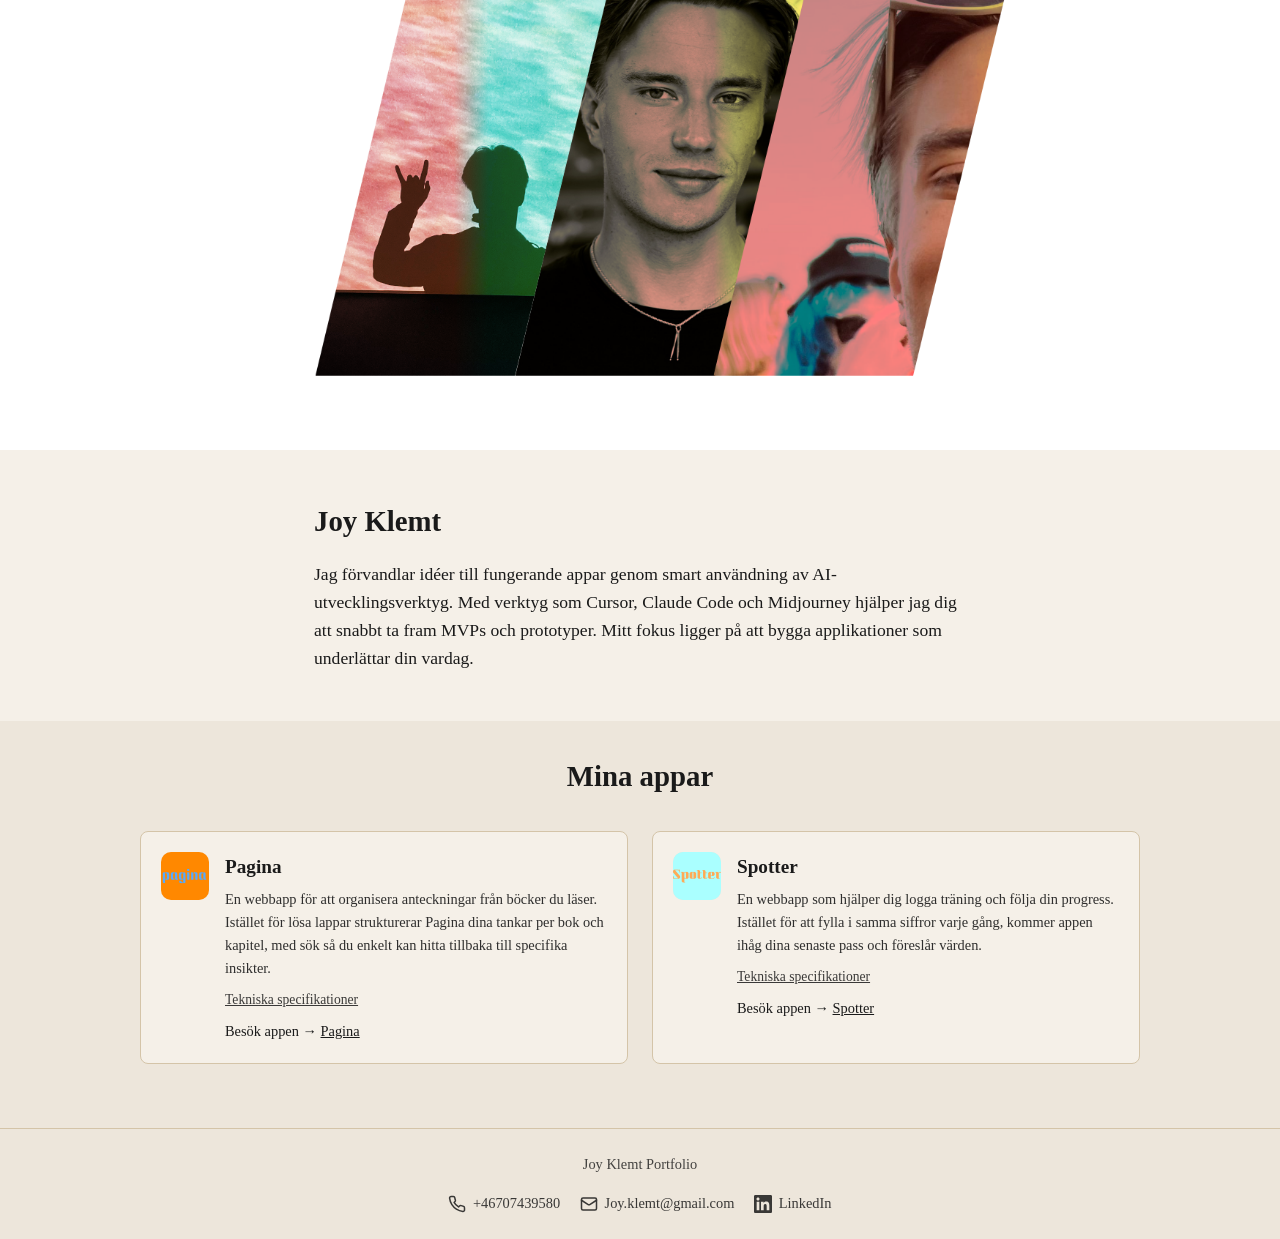
==== index.html @ c49205c1 "Initial commit: Portfolio site Co-authored-by: Cursor <cursoragent@cursor.com>" ====
<!DOCTYPE html>
<html lang="sv">
<head>
  <meta charset="UTF-8">
  <meta name="viewport" content="width=device-width, initial-scale=1.0">
  <title>Joy Klemt | Portfolio</title>
  <link rel="icon" type="image/x-icon" href="favicon_io/favicon.ico">
  <link rel="stylesheet" href="styles.css">
</head>
<body>
  <!-- Hero: bild täcker hela headern, text ovanpå -->
  <header class="hero">
    <img 
      src="Joy Klemt portfolio.png" 
      alt="Portfolio" 
      class="hero-image"
    >
  </header>

  <main>
    <!-- Om mig / Vad jag gör -->
    <section class="about">
      <h2 id="about-heading">Vad jag gör</h2>
      <p id="about-text" class="about-text">Text laddas från content.json</p>
    </section>

    <!-- Mina appar: klickbara kort -->
    <section class="apps">
      <h2 class="apps-heading">Mina appar</h2>
      <div id="apps-grid" class="apps-grid">
        <!-- App-kort skapas av script.js -->
      </div>
    </section>
  </main>

  <!-- Footer -->
  <footer class="footer">
    <p id="footer-text">Joy Klemt Portfolio</p>
    <div id="footer-contact" class="footer-contact"></div>
  </footer>

  <script src="script.js"></script>
</body>
</html>
---- styles.css ----
/* ============================================
   Portfolio - Beige tema med svart text
   Färger: beige bakgrunder, #1A1A1A text
   ============================================ */

/* Grundläggande reset och typografi */
* {
  box-sizing: border-box;
  margin: 0;
  padding: 0;
}

body {
  font-family: Georgia, "Times New Roman", serif;
  background-color: #F5F0E8;
  color: #1A1A1A;
  line-height: 1.6;
  min-height: 100vh;
  display: flex;
  flex-direction: column;
}

/* ---- Hero / Header ---- */
/* Bilden täcker hela headern, ingen vit/beige bakgrund */
.hero {
  position: relative;
  min-height: 50vh;
  overflow: hidden;
  display: flex;
  align-items: center;
  justify-content: center;
}

/* Hero-bild: fyller hela headern, ingen vit kant */
.hero-image {
  position: absolute;
  inset: 0;
  width: 100%;
  height: 100%;
  object-fit: cover;
  object-position: center;
}

/* Text ovanpå bilden */
.hero-content {
  position: relative;
  z-index: 1;
  text-align: center;
  padding: 2rem;
  text-shadow: 0 1px 3px rgba(255, 255, 255, 0.5);
}

.hero h1 {
  font-size: 2.5rem;
  font-weight: 600;
  color: #1A1A1A;
  margin-bottom: 0.5rem;
}

.hero-subtitle {
  font-size: 1.2rem;
  color: #1A1A1A;
  opacity: 0.9;
}

/* ---- Om mig ---- */
.about {
  max-width: 700px;
  margin: 0 auto;
  padding: 3rem 1.5rem;
}

.about h2 {
  font-size: 1.8rem;
  margin-bottom: 1rem;
  color: #1A1A1A;
}

.about-text {
  font-size: 1.1rem;
  color: #1A1A1A;
}

/* ---- Mina appar ---- */
.apps {
  padding: 2rem 1.5rem 4rem;
  background-color: #EDE6DB;
}

.apps-heading {
  font-size: 1.8rem;
  text-align: center;
  margin-bottom: 2rem;
  color: #1A1A1A;
}

.apps-grid {
  display: grid;
  grid-template-columns: repeat(auto-fill, minmax(280px, 1fr));
  gap: 1.5rem;
  max-width: 1000px;
  margin: 0 auto;
}

/* App-kort: ikon vänster, text höger */
.app-card {
  display: flex;
  align-items: flex-start;
  gap: 1rem;
  text-decoration: none;
  color: #1A1A1A;
  background-color: #F5F0E8;
  border: 1px solid #D4C4A8;
  border-radius: 8px;
  padding: 1.25rem;
  transition: background-color 0.2s, box-shadow 0.2s;
}

.app-card:hover {
  background-color: #EDE6DB;
  box-shadow: 0 4px 12px rgba(0, 0, 0, 0.06);
}

/* Liten app-ikon (48x48) till vänster */
.app-card-icon {
  width: 48px;
  height: 48px;
  min-width: 48px;
  object-fit: contain;
  border-radius: 10px;
  background-color: #EDE6DB;
}

.app-card-body {
  flex: 1;
  min-width: 0;
}

.app-card h3 {
  font-size: 1.2rem;
  margin-bottom: 0.35rem;
}

.app-card p {
  font-size: 0.9rem;
  opacity: 0.9;
}

/* Tekniska specifikationer – klick för att visa */
.app-card-specs-toggle {
  display: block;
  margin-top: 0.75rem;
  padding: 0;
  background: none;
  border: none;
  font-family: inherit;
  font-size: 0.85rem;
  color: #1A1A1A;
  cursor: pointer;
  text-decoration: underline;
  opacity: 0.85;
}

.app-card-specs-toggle:hover {
  opacity: 1;
}

.app-card-specs-list {
  margin: 0.5rem 0 0 1rem;
  padding: 0;
  list-style: disc;
  font-size: 0.85rem;
  opacity: 0.9;
}

.app-card-specs-list li {
  margin-bottom: 0.2rem;
}

.app-card-link-row {
  margin-top: 0.75rem;
  font-size: 0.9rem;
}

.app-card-link {
  color: #1A1A1A;
  text-decoration: underline;
}

.app-card-link:hover {
  opacity: 0.8;
}

/* ---- Footer ---- */
.footer {
  margin-top: auto;
  padding: 1.5rem;
  text-align: center;
  background-color: #EDE6DB;
  border-top: 1px solid #D4C4A8;
}

.footer p {
  font-size: 0.9rem;
  color: #1A1A1A;
  opacity: 0.8;
}

/* Kontaktuppgifter med ikoner */
.footer-contact {
  display: flex;
  flex-wrap: wrap;
  justify-content: center;
  gap: 1.25rem;
  margin-top: 1rem;
}

.footer-contact-link {
  display: inline-flex;
  align-items: center;
  gap: 0.4rem;
  color: #1A1A1A;
  text-decoration: none;
  font-size: 0.9rem;
  opacity: 0.85;
}

.footer-contact-link:hover {
  opacity: 1;
}

.footer-contact-link svg {
  flex-shrink: 0;
}

/* ---- Responsivitet ---- */
@media (min-width: 600px) {
  .hero h1 {
    font-size: 3rem;
  }

  .hero-subtitle {
    font-size: 1.35rem;
  }
}

@media (min-width: 900px) {
  .apps-grid {
    grid-template-columns: repeat(2, 1fr);
  }
}
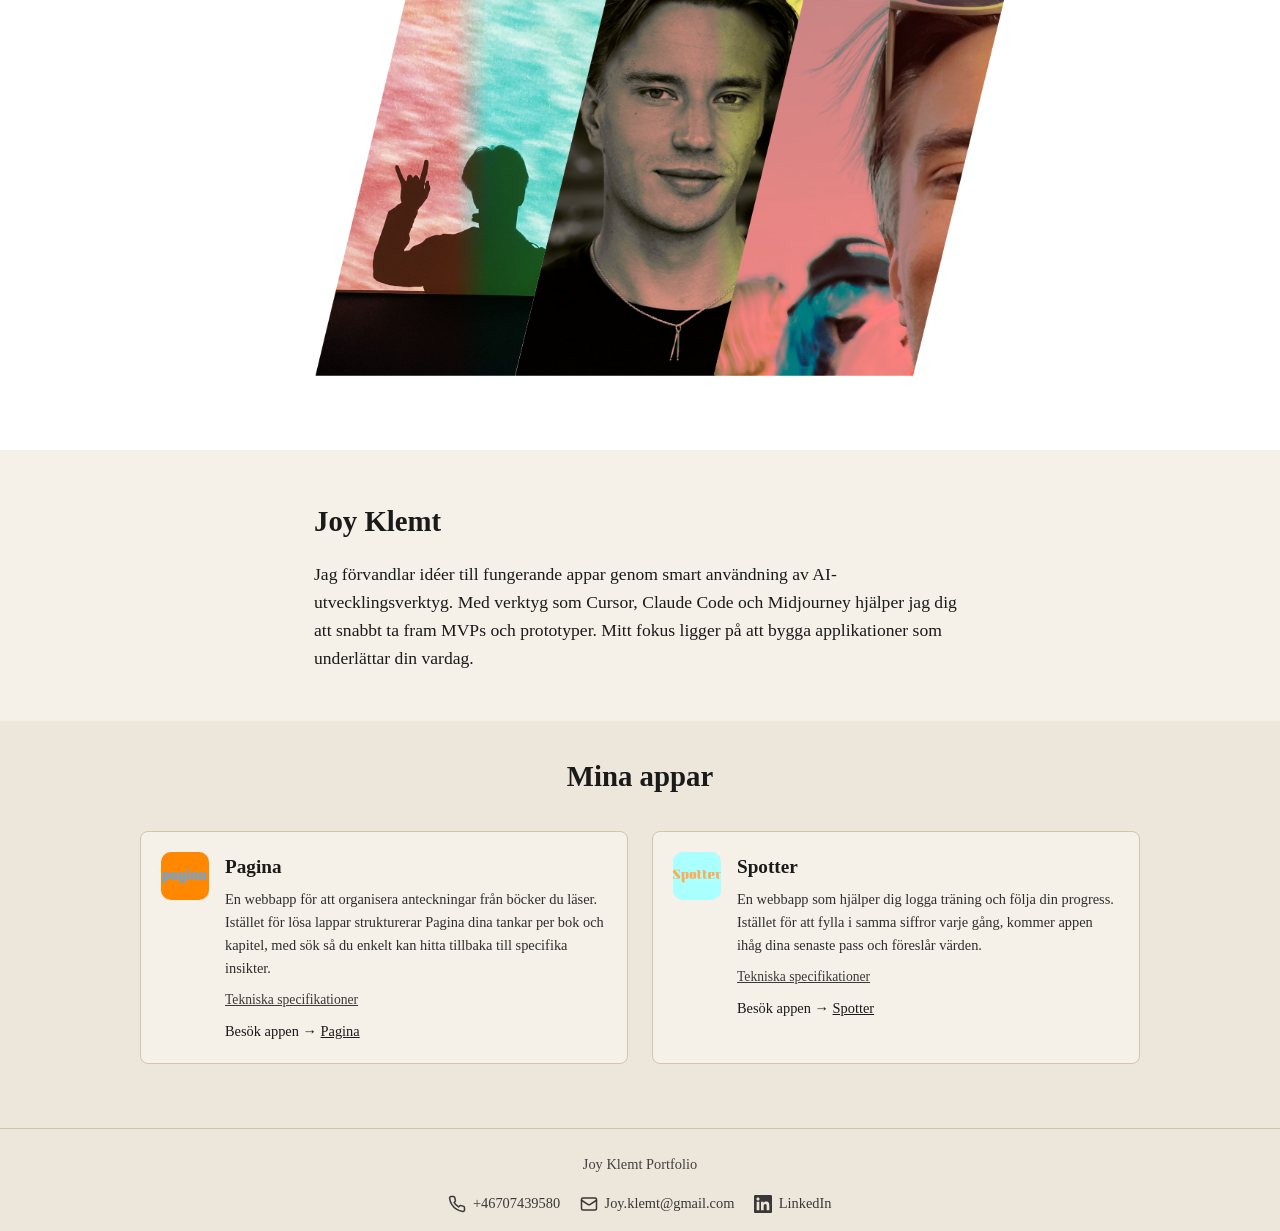
==== commit 20cadf72: "Mobilanpassning + borttagen favicon - Responsiva stilar för mobil (<600px och <400px) - Hero, about," ====
--- a/index.html
+++ b/index.html
@@ -4,7 +4,7 @@
   <meta charset="UTF-8">
   <meta name="viewport" content="width=device-width, initial-scale=1.0">
   <title>Joy Klemt | Portfolio</title>
-  <link rel="icon" type="image/x-icon" href="favicon_io/favicon.ico">
+  <!-- Ingen favicon – fliken visas utan ikon -->
   <link rel="stylesheet" href="styles.css">
 </head>
 <body>
--- a/styles.css
+++ b/styles.css
@@ -233,7 +233,99 @@
   flex-shrink: 0;
 }
 
-/* ---- Responsivitet ---- */
+/* ============================================
+   Responsivitet – mobilanpassning
+   ============================================ */
+
+/* Mobil (< 600px): minskad padding, mindre hero */
+@media (max-width: 599px) {
+  /* Hero: lägre på mobil så mer innehåll syns */
+  .hero {
+    min-height: 35vh;
+  }
+
+  /* Om mig: mindre padding på små skärmar */
+  .about {
+    padding: 2rem 1rem;
+  }
+
+  .about h2 {
+    font-size: 1.5rem;
+  }
+
+  .about-text {
+    font-size: 1rem;
+  }
+
+  /* App-sektion: mindre padding */
+  .apps {
+    padding: 1.5rem 1rem 3rem;
+  }
+
+  .apps-heading {
+    font-size: 1.5rem;
+    margin-bottom: 1.5rem;
+  }
+
+  /* App-kort: en kolumn, bättre touch-ytor */
+  .apps-grid {
+    gap: 1rem;
+    grid-template-columns: 1fr;
+  }
+
+  .app-card {
+    padding: 1rem;
+    min-height: 44px; /* Minst 44px för touch */
+  }
+
+  .app-card-icon {
+    width: 40px;
+    height: 40px;
+    min-width: 40px;
+  }
+
+  .app-card h3 {
+    font-size: 1.1rem;
+  }
+
+  .app-card p {
+    font-size: 0.85rem;
+  }
+
+  /* Footer: mindre padding på mobil */
+  .footer {
+    padding: 1rem;
+  }
+
+  .footer-contact {
+    gap: 1rem;
+  }
+
+  .footer-contact-link {
+    font-size: 0.85rem;
+  }
+}
+
+/* Små mobil (< 400px): extra kompakta vyer */
+@media (max-width: 399px) {
+  .hero {
+    min-height: 30vh;
+  }
+
+  .about {
+    padding: 1.5rem 0.75rem;
+  }
+
+  .apps {
+    padding: 1.25rem 0.75rem 2.5rem;
+  }
+
+  .app-card {
+    padding: 0.875rem;
+  }
+}
+
+/* Tablet och uppåt (≥ 600px) */
 @media (min-width: 600px) {
   .hero h1 {
     font-size: 3rem;
@@ -244,8 +336,25 @@
   }
 }
 
+/* Desktop (≥ 900px): två kolumner för app-kort */
 @media (min-width: 900px) {
   .apps-grid {
     grid-template-columns: repeat(2, 1fr);
   }
 }
+
+/* Förhindra horisontell scroll på mobil */
+html {
+  overflow-x: hidden;
+}
+
+body {
+  overflow-x: hidden;
+}
+
+/* Safe area för mobil med notcher (t.ex. iPhone) */
+@supports (padding: max(0px)) {
+  .footer {
+    padding-bottom: max(1rem, env(safe-area-inset-bottom));
+  }
+}
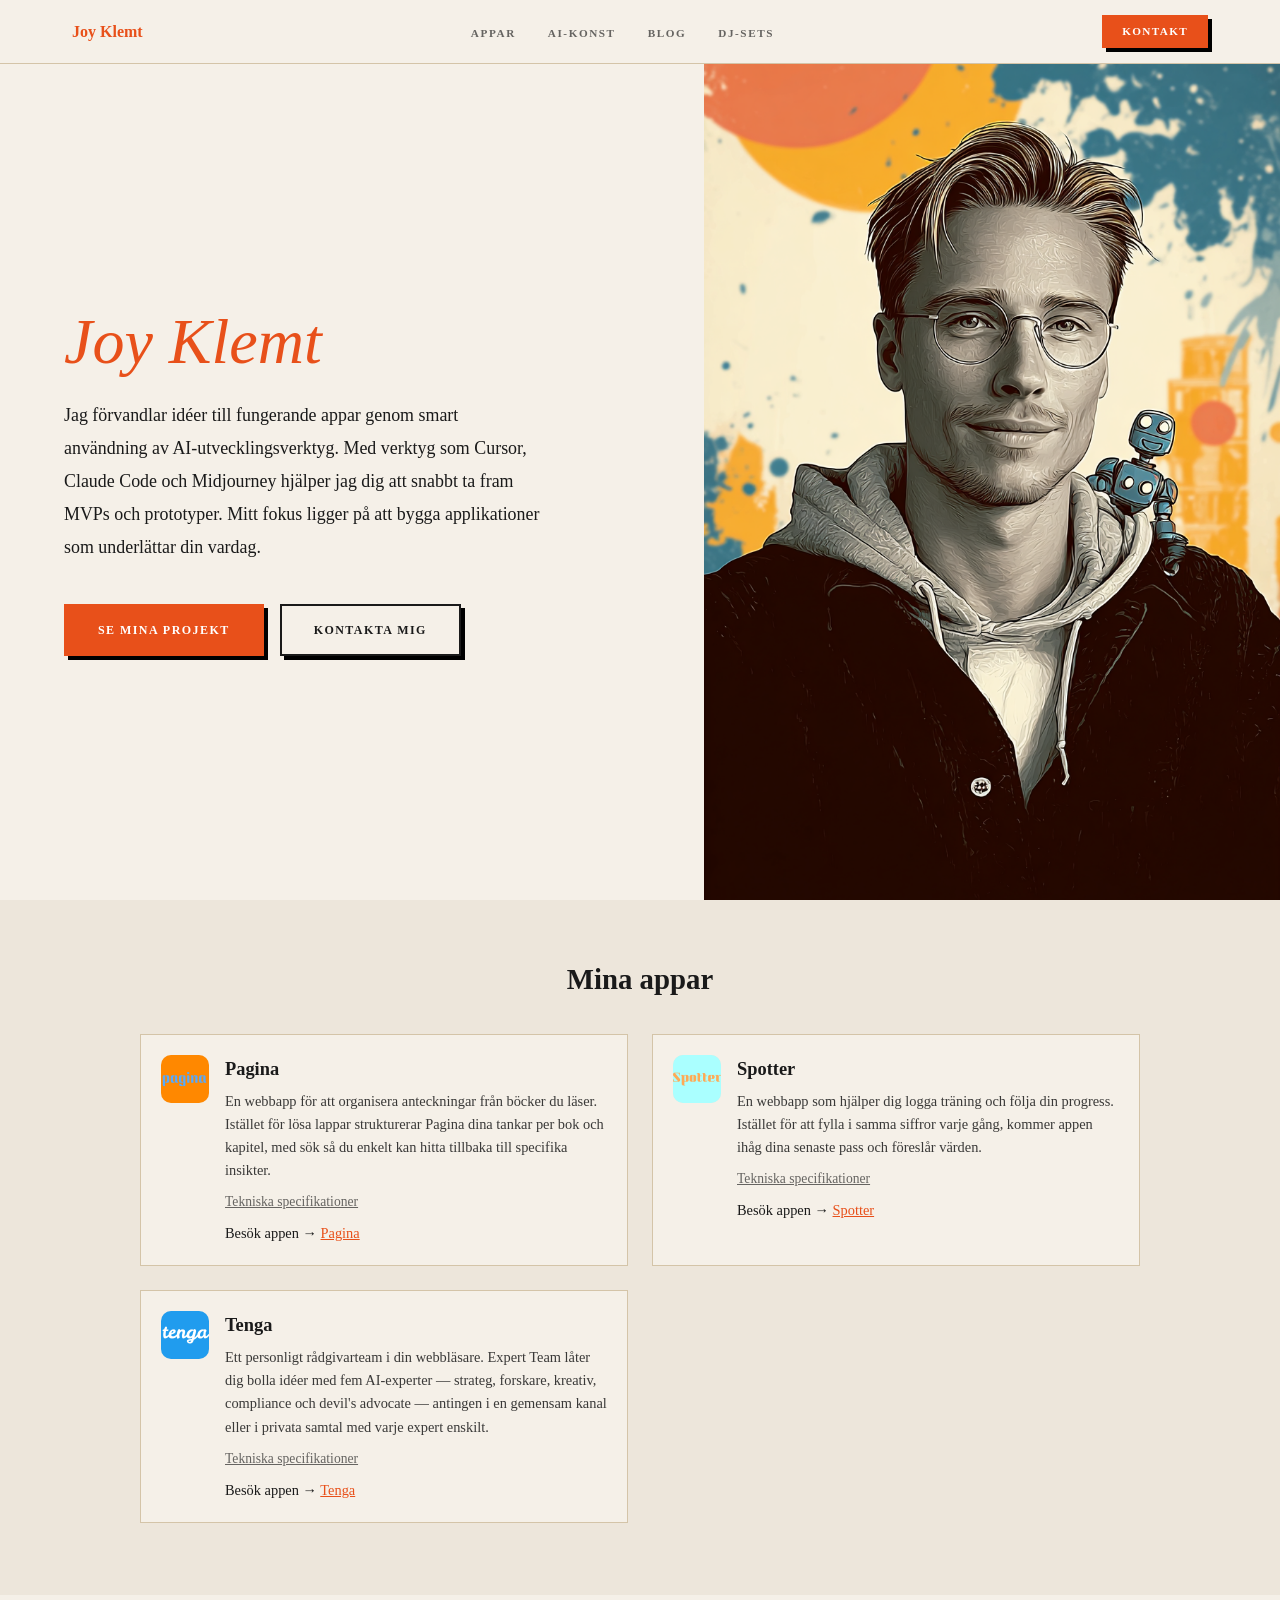
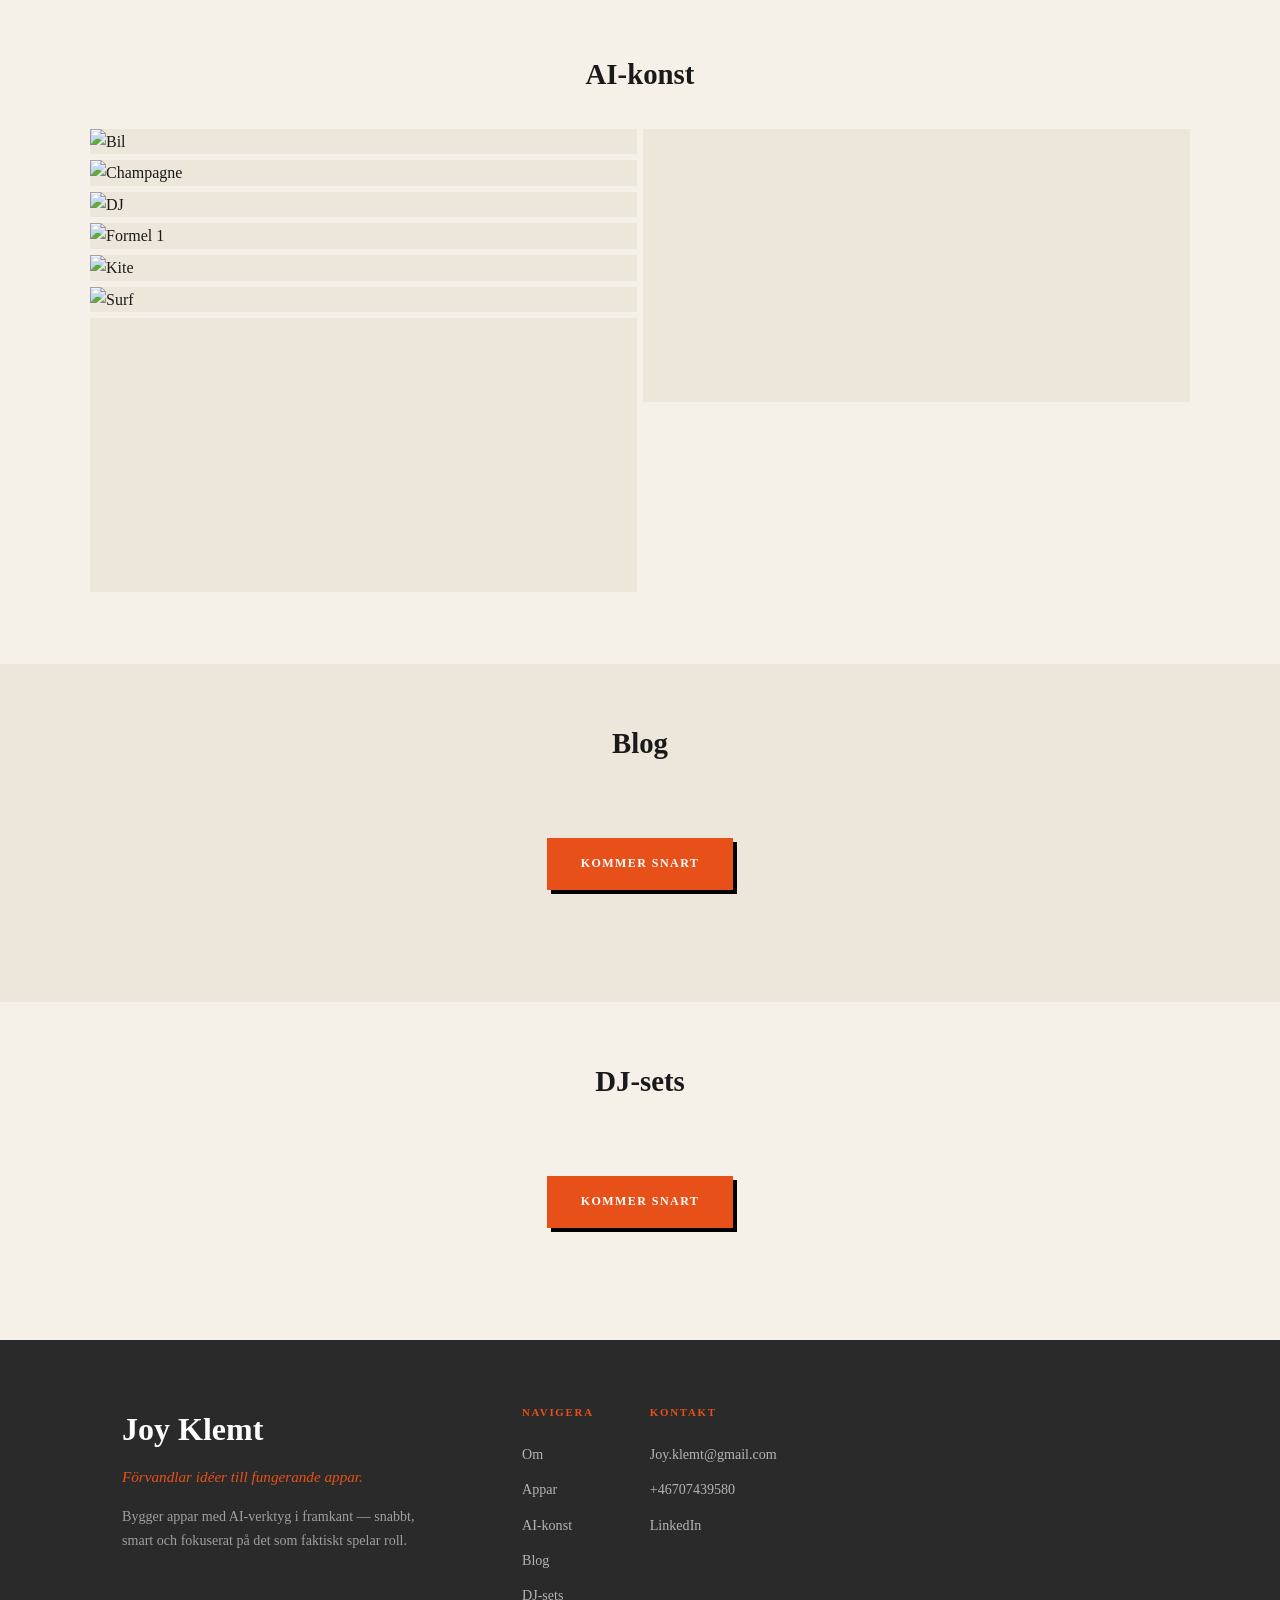
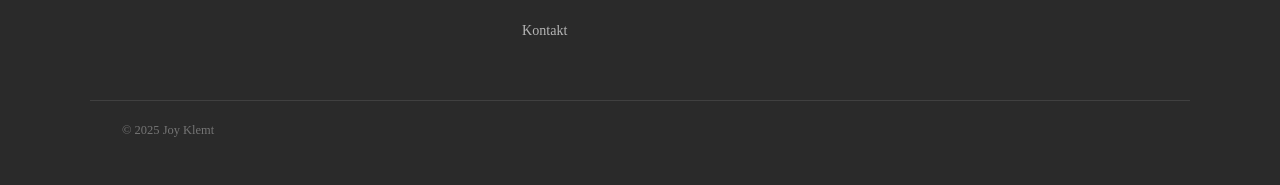
==== commit 1284be35: "Bygg om portfolio med ny design, navbar och sektioner - Minimalistisk design med beige/orange-tema (" ====
--- a/index.html
+++ b/index.html
@@ -8,35 +8,117 @@
   <link rel="stylesheet" href="styles.css">
 </head>
 <body>
-  <!-- Hero: bild täcker hela headern, text ovanpå -->
+
+  <!-- Fast navbar: logotyp vänster, länkrad mitten, CTA-knapp höger -->
+  <nav class="navbar" role="navigation" aria-label="Huvudnavigation">
+    <div class="navbar-inner">
+      <a href="#" class="navbar-logo">Joy Klemt</a>
+      <ul class="navbar-links" role="list">
+        <li><a href="#appar"    class="navbar-link">Appar</a></li>
+        <li><a href="#ai-konst" class="navbar-link">AI-konst</a></li>
+        <li><a href="#blog"     class="navbar-link">Blog</a></li>
+        <li><a href="#dj-sets"  class="navbar-link">DJ-sets</a></li>
+      </ul>
+      <a href="#kontakt" class="navbar-cta">Kontakt</a>
+    </div>
+  </nav>
+
+  <!-- Hero: delad i två kolumner – vänster text+knappar, höger robotbild -->
   <header class="hero">
-    <img 
-      src="Joy Klemt portfolio.png" 
-      alt="Portfolio" 
-      class="hero-image"
-    >
+
+    <!-- Vänster kolumn: kursiv orange rubrik, ingress och två knappar -->
+    <div class="hero-left">
+      <h1 id="hero-title" class="hero-title">Joy Klemt</h1>
+      <p id="hero-text" class="hero-text">Text laddas från content.json</p>
+      <div id="hero-buttons" class="hero-buttons">
+        <a href="#appar"   id="hero-btn-primary"   class="btn btn-primary">Se mina projekt</a>
+        <a href="#kontakt" id="hero-btn-secondary"  class="btn btn-secondary">Kontakta mig</a>
+      </div>
+    </div>
+
+    <!-- Höger kolumn: robotbild täcker hela höjden -->
+    <div class="hero-right">
+      <img src="Joyklemt robot.png" alt="Joy Klemt" class="hero-image">
+    </div>
+
   </header>
 
   <main>
-    <!-- Om mig / Vad jag gör -->
-    <section class="about">
-      <h2 id="about-heading">Vad jag gör</h2>
-      <p id="about-text" class="about-text">Text laddas från content.json</p>
+
+    <!-- Appar: klickbara projektkort, renderas av script.js -->
+    <section id="appar" class="apps">
+      <h2 class="section-heading">Mina appar</h2>
+      <div id="apps-grid" class="apps-grid">
+        <!-- App-kort skapas dynamiskt av script.js -->
+      </div>
     </section>
 
-    <!-- Mina appar: klickbara kort -->
-    <section class="apps">
-      <h2 class="apps-heading">Mina appar</h2>
-      <div id="apps-grid" class="apps-grid">
-        <!-- App-kort skapas av script.js -->
+    <!-- AI-konst: bildgrid, renderas av script.js -->
+    <section id="ai-konst" class="ai-art">
+      <h2 class="section-heading">AI-konst</h2>
+      <div id="ai-art-grid" class="ai-art-grid">
+        <!-- AI-bildkort skapas dynamiskt av script.js -->
       </div>
     </section>
+
+    <!-- Blog: artikelkort, renderas av script.js -->
+    <section id="blog" class="blog">
+      <h2 class="section-heading">Blog</h2>
+      <div id="blog-list" class="blog-list">
+        <!-- Blogginlägg skapas dynamiskt av script.js -->
+      </div>
+    </section>
+
+    <!-- DJ-sets: coming soon, renderas av script.js -->
+    <section id="dj-sets" class="dj-sets">
+      <h2 class="section-heading">DJ-sets</h2>
+      <div id="dj-sets-content" class="dj-sets-content">
+        <!-- DJ-innehåll skapas dynamiskt av script.js -->
+      </div>
+    </section>
+
   </main>
 
-  <!-- Footer -->
-  <footer class="footer">
-    <p id="footer-text">Joy Klemt Portfolio</p>
-    <div id="footer-contact" class="footer-contact"></div>
+  <!-- Footer: mörk bakgrund, varumärke vänster + kolumner höger -->
+  <footer id="kontakt" class="footer">
+    <div class="footer-inner">
+
+      <!-- Vänster: varumärke -->
+      <div class="footer-brand">
+        <p class="footer-brand-name">Joy Klemt</p>
+        <p id="footer-tagline" class="footer-tagline">Förvandlar idéer till fungerande appar.</p>
+        <p id="footer-desc"    class="footer-desc">Text laddas från content.json</p>
+      </div>
+
+      <!-- Höger: navigera + kontakt -->
+      <div class="footer-columns">
+
+        <!-- Kolumn 1: navigering -->
+        <div class="footer-col">
+          <h3 class="footer-col-heading">Navigera</h3>
+          <ul>
+            <li><a href="#">Om</a></li>
+            <li><a href="#appar">Appar</a></li>
+            <li><a href="#ai-konst">AI-konst</a></li>
+            <li><a href="#blog">Blog</a></li>
+            <li><a href="#dj-sets">DJ-sets</a></li>
+            <li><a href="#kontakt">Kontakt</a></li>
+          </ul>
+        </div>
+
+        <!-- Kolumn 2: kontaktuppgifter, fylls av script.js -->
+        <div class="footer-col">
+          <h3 class="footer-col-heading">Kontakt</h3>
+          <ul id="footer-contact-list"></ul>
+        </div>
+
+      </div>
+    </div>
+
+    <!-- Tunn linje + copyright -->
+    <div class="footer-bottom">
+      <p id="footer-copyright">© 2025 Joy Klemt</p>
+    </div>
   </footer>
 
   <script src="script.js"></script>
--- a/styles.css
+++ b/styles.css
@@ -1,97 +1,294 @@
 /* ============================================
-   Portfolio - Beige tema med svart text
-   Färger: beige bakgrunder, #1A1A1A text
-   ============================================ */
-
-/* Grundläggande reset och typografi */
+   Portfolio – Beige + orange accentdesign
+   Färger: #F5F0E8 (cremevit), #E8501A (orange), #1A1A1A (text)
+   Typografi: Georgia serif, kursiv rubrik i hero
+   ============================================ */
+
+/* ---- CSS-variabler ---- */
+:root {
+  --beige-light:   #F5F0E8;
+  --beige-dark:    #EDE6DB;
+  --border:        #D4C4A8;
+  --text:          #1A1A1A;
+  --orange:        #E8501A;
+  --navbar-height: 64px;
+}
+
+/* ---- Grundläggande reset ---- */
 * {
   box-sizing: border-box;
   margin: 0;
   padding: 0;
 }
 
+html {
+  scroll-behavior: smooth;
+  overflow-x: hidden;
+}
+
 body {
   font-family: Georgia, "Times New Roman", serif;
-  background-color: #F5F0E8;
-  color: #1A1A1A;
+  background-color: var(--beige-light);
+  color: var(--text);
   line-height: 1.6;
   min-height: 100vh;
   display: flex;
   flex-direction: column;
-}
-
-/* ---- Hero / Header ---- */
-/* Bilden täcker hela headern, ingen vit/beige bakgrund */
+  overflow-x: hidden;
+}
+
+/* Offset för ankarlänkar – innehållet hamnar inte bakom navbaren */
+section[id] {
+  scroll-margin-top: calc(var(--navbar-height) + 8px);
+}
+
+
+/* ============================================
+   Fast navbar – 3-kolumns layout
+   Logotyp vänster | Länkrad mitten | CTA höger
+   ============================================ */
+
+.navbar {
+  position: fixed;
+  top: 0;
+  left: 0;
+  right: 0;
+  z-index: 100;
+  height: var(--navbar-height);
+  background-color: var(--beige-light);
+  border-bottom: 1px solid var(--border);
+}
+
+/* Grid-layout: logo auto | länkar 1fr | cta auto */
+.navbar-inner {
+  display: grid;
+  grid-template-columns: auto 1fr auto;
+  align-items: center;
+  max-width: 1200px;
+  margin: 0 auto;
+  height: 100%;
+  padding: 0 2rem;
+  gap: 2rem;
+}
+
+/* Logotyp – bold serif i orange */
+.navbar-logo {
+  font-family: Georgia, "Times New Roman", serif;
+  font-size: 1rem;
+  font-weight: bold;
+  color: var(--orange);
+  text-decoration: none;
+  white-space: nowrap;
+  transition: opacity 0.15s;
+}
+
+.navbar-logo:hover {
+  opacity: 0.6;
+}
+
+/* Länkrad – centrerad i mittkolumnen */
+.navbar-links {
+  display: flex;
+  justify-content: center;
+  align-items: center;
+  gap: 2rem;
+  list-style: none;
+  padding: 0;
+  margin: 0;
+}
+
+/* Navbar-länk: versaler, bold, glesad bokstavsavstånd */
+.navbar-link {
+  font-family: Georgia, "Times New Roman", serif;
+  font-size: 0.7rem;
+  font-weight: bold;
+  text-transform: uppercase;
+  letter-spacing: 0.14em;
+  color: var(--text);
+  text-decoration: none;
+  opacity: 0.65;
+  transition: opacity 0.15s;
+  white-space: nowrap;
+}
+
+.navbar-link:hover {
+  opacity: 1;
+}
+
+/* Orange CTA-knapp längst till höger i navbaren */
+.navbar-cta {
+  display: inline-flex;
+  align-items: center;
+  padding: 0.5rem 1.25rem;
+  background-color: var(--orange);
+  color: white;
+  font-family: Georgia, "Times New Roman", serif;
+  font-size: 0.7rem;
+  font-weight: bold;
+  text-transform: uppercase;
+  letter-spacing: 0.12em;
+  text-decoration: none;
+  white-space: nowrap;
+  box-shadow: 4px 4px 0px #000;
+  transition: transform 0.1s, box-shadow 0.1s;
+}
+
+.navbar-cta:hover {
+  transform: translate(4px, 4px);
+  box-shadow: none;
+}
+
+
+/* ============================================
+   Hero – delad i två kolumner
+   Vänster: text + knappar  |  Höger: robotbild
+   ============================================ */
+
 .hero {
-  position: relative;
-  min-height: 50vh;
+  display: grid;
+  grid-template-columns: 55fr 45fr;
+  height: calc(100vh - var(--navbar-height));
+  margin-top: var(--navbar-height);
   overflow: hidden;
+}
+
+/* Vänster kolumn: innehåll centrerat vertikalt */
+.hero-left {
   display: flex;
+  flex-direction: column;
+  justify-content: center;
+  padding: 3rem 3rem 3rem 4rem;
+}
+
+/* Stor kursiv orange serif-rubrik */
+.hero-title {
+  font-family: Georgia, "Times New Roman", serif;
+  font-style: italic;
+  font-size: clamp(2.8rem, 5vw, 5rem);
+  font-weight: normal;
+  color: var(--orange);
+  line-height: 1.05;
+  margin-bottom: 1.5rem;
+}
+
+/* Luftig brödtext */
+.hero-text {
+  font-family: Georgia, "Times New Roman", serif;
+  font-size: clamp(1rem, 1.4vw, 1.2rem);
+  line-height: 1.85;
+  color: var(--text);
+  margin-bottom: 2.5rem;
+  max-width: 480px;
+}
+
+/* Knapp-rad */
+.hero-buttons {
+  display: flex;
+  gap: 1rem;
+  flex-wrap: wrap;
+}
+
+
+/* ============================================
+   Knappar (globalt)
+   ============================================ */
+
+.btn {
+  display: inline-flex;
   align-items: center;
   justify-content: center;
-}
-
-/* Hero-bild: fyller hela headern, ingen vit kant */
+  padding: 0.9rem 2rem;
+  font-family: Georgia, "Times New Roman", serif;
+  font-size: 0.75rem;
+  font-weight: bold;
+  text-transform: uppercase;
+  letter-spacing: 0.12em;
+  text-decoration: none;
+  border-radius: 0;
+  cursor: pointer;
+  /* 3D-skugga nedåt-höger */
+  box-shadow: 4px 4px 0px #000;
+  transition: transform 0.1s, box-shadow 0.1s;
+  white-space: nowrap;
+}
+
+/* Hover: knappen trycks in – förflyttas dit skuggan var */
+.btn:hover {
+  transform: translate(4px, 4px);
+  box-shadow: none;
+}
+
+/* Fylld orange knapp */
+.btn-primary {
+  background-color: var(--orange);
+  color: white;
+  border: 2px solid var(--orange);
+}
+
+/* Kontour-knapp med svart kant, ingen fyllning */
+.btn-secondary {
+  background-color: transparent;
+  color: var(--text);
+  border: 2px solid var(--text);
+}
+
+
+/* Höger kolumn: robotbilden fyller hela ytan */
+.hero-right {
+  overflow: hidden;
+}
+
 .hero-image {
-  position: absolute;
-  inset: 0;
   width: 100%;
   height: 100%;
   object-fit: cover;
   object-position: center;
-}
-
-/* Text ovanpå bilden */
-.hero-content {
-  position: relative;
-  z-index: 1;
+  display: block;
+}
+
+
+/* ============================================
+   Gemensamt sektionshuvud (h2)
+   ============================================ */
+
+.section-heading {
+  font-size: 1.8rem;
   text-align: center;
-  padding: 2rem;
-  text-shadow: 0 1px 3px rgba(255, 255, 255, 0.5);
-}
-
-.hero h1 {
-  font-size: 2.5rem;
-  font-weight: 600;
-  color: #1A1A1A;
-  margin-bottom: 0.5rem;
-}
-
-.hero-subtitle {
-  font-size: 1.2rem;
-  color: #1A1A1A;
-  opacity: 0.9;
-}
-
-/* ---- Om mig ---- */
+  margin-bottom: 2rem;
+  color: var(--text);
+}
+
+
+/* ============================================
+   Om-sektionen
+   ============================================ */
+
 .about {
   max-width: 700px;
   margin: 0 auto;
-  padding: 3rem 1.5rem;
+  padding: 4rem 1.5rem;
 }
 
 .about h2 {
   font-size: 1.8rem;
   margin-bottom: 1rem;
-  color: #1A1A1A;
+  color: var(--text);
 }
 
 .about-text {
   font-size: 1.1rem;
-  color: #1A1A1A;
-}
-
-/* ---- Mina appar ---- */
+  color: var(--text);
+  line-height: 1.8;
+}
+
+
+/* ============================================
+   Appar-sektionen
+   ============================================ */
+
 .apps {
-  padding: 2rem 1.5rem 4rem;
-  background-color: #EDE6DB;
-}
-
-.apps-heading {
-  font-size: 1.8rem;
-  text-align: center;
-  margin-bottom: 2rem;
-  color: #1A1A1A;
+  padding: 3.5rem 1.5rem 4.5rem;
+  background-color: var(--beige-dark);
 }
 
 .apps-grid {
@@ -102,33 +299,30 @@
   margin: 0 auto;
 }
 
-/* App-kort: ikon vänster, text höger */
+/* App-kort */
 .app-card {
   display: flex;
   align-items: flex-start;
   gap: 1rem;
-  text-decoration: none;
-  color: #1A1A1A;
-  background-color: #F5F0E8;
-  border: 1px solid #D4C4A8;
-  border-radius: 8px;
+  color: var(--text);
+  background-color: var(--beige-light);
+  border: 1px solid var(--border);
+  border-radius: 0;          /* Kantigt för att matcha knapp-stilen */
   padding: 1.25rem;
-  transition: background-color 0.2s, box-shadow 0.2s;
+  transition: box-shadow 0.2s;
 }
 
 .app-card:hover {
-  background-color: #EDE6DB;
-  box-shadow: 0 4px 12px rgba(0, 0, 0, 0.06);
-}
-
-/* Liten app-ikon (48x48) till vänster */
+  box-shadow: 0 4px 16px rgba(0, 0, 0, 0.08);
+}
+
 .app-card-icon {
   width: 48px;
   height: 48px;
   min-width: 48px;
   object-fit: contain;
   border-radius: 10px;
-  background-color: #EDE6DB;
+  background-color: var(--beige-dark);
 }
 
 .app-card-body {
@@ -137,16 +331,15 @@
 }
 
 .app-card h3 {
-  font-size: 1.2rem;
+  font-size: 1.15rem;
   margin-bottom: 0.35rem;
 }
 
 .app-card p {
   font-size: 0.9rem;
-  opacity: 0.9;
-}
-
-/* Tekniska specifikationer – klick för att visa */
+  opacity: 0.85;
+}
+
 .app-card-specs-toggle {
   display: block;
   margin-top: 0.75rem;
@@ -155,10 +348,10 @@
   border: none;
   font-family: inherit;
   font-size: 0.85rem;
-  color: #1A1A1A;
+  color: var(--text);
   cursor: pointer;
   text-decoration: underline;
-  opacity: 0.85;
+  opacity: 0.65;
 }
 
 .app-card-specs-toggle:hover {
@@ -167,10 +360,9 @@
 
 .app-card-specs-list {
   margin: 0.5rem 0 0 1rem;
-  padding: 0;
   list-style: disc;
   font-size: 0.85rem;
-  opacity: 0.9;
+  opacity: 0.85;
 }
 
 .app-card-specs-list li {
@@ -183,70 +375,316 @@
 }
 
 .app-card-link {
-  color: #1A1A1A;
+  color: var(--orange);
   text-decoration: underline;
 }
 
 .app-card-link:hover {
+  opacity: 0.75;
+}
+
+
+/* ============================================
+   AI-konst-sektionen – galleri med hover-overlay
+   ============================================ */
+
+.ai-art {
+  padding: 3.5rem 1.5rem 4.5rem;
+  background-color: var(--beige-light);
+}
+
+/* Masonry-layout med CSS columns – bilder flödar i 2 kolumner */
+.ai-art-grid {
+  columns: 2;
+  column-gap: 6px;
+  max-width: 1100px;
+  margin: 0 auto;
+}
+
+/* Varje kort bryter inte mitt itu mellan kolumnerna */
+.ai-art-card {
+  break-inside: avoid;
+  margin-bottom: 6px;
+  background-color: var(--beige-dark);
+}
+
+/* Bild och video: full kolumnbredd, naturlig höjd – ingen cropping */
+.ai-art-card img,
+.ai-art-card video {
+  width: 100%;
+  height: auto;
+  display: block;
+}
+
+
+
+/* ============================================
+   Blog-sektionen
+   ============================================ */
+
+.blog {
+  padding: 3.5rem 1.5rem 4.5rem;
+  background-color: var(--beige-dark);
+}
+
+.blog-list {
+  max-width: 700px;
+  margin: 0 auto;
+}
+
+.blog-card {
+  padding: 1.75rem 0;
+  border-bottom: 1px solid var(--border);
+}
+
+.blog-card:first-child {
+  border-top: 1px solid var(--border);
+}
+
+.blog-card-meta time {
+  display: block;
+  font-size: 0.72rem;
+  letter-spacing: 0.08em;
+  text-transform: uppercase;
+  opacity: 0.5;
+  margin-bottom: 0.4rem;
+}
+
+.blog-card h3 {
+  font-size: 1.25rem;
+  margin-bottom: 0.5rem;
+  line-height: 1.4;
+}
+
+.blog-card p {
+  font-size: 0.95rem;
   opacity: 0.8;
-}
-
-/* ---- Footer ---- */
+  line-height: 1.7;
+  margin-bottom: 0.75rem;
+}
+
+.blog-card-link {
+  font-size: 0.85rem;
+  color: var(--orange);
+  text-decoration: underline;
+  opacity: 0.85;
+  transition: opacity 0.15s;
+}
+
+.blog-card-link:hover {
+  opacity: 1;
+}
+
+
+/* ============================================
+   DJ-sets-sektionen
+   ============================================ */
+
+.dj-sets {
+  padding: 3.5rem 1.5rem 4.5rem;
+  background-color: var(--beige-light);
+}
+
+.dj-sets-content {
+  max-width: 700px;
+  margin: 0 auto;
+  text-align: center;
+  padding: 2.5rem 0;
+}
+
+.coming-soon {
+  display: inline-flex;
+  flex-direction: column;
+  align-items: center;
+  gap: 1rem;
+}
+
+/* Pill-badge runt "Coming Soon" */
+.coming-soon-badge {
+  display: inline-block;
+  padding: 0.35rem 1.25rem;
+  border: 1.5px solid var(--text);
+  border-radius: 100px;
+  font-size: 0.72rem;
+  font-weight: bold;
+  letter-spacing: 0.16em;
+  text-transform: uppercase;
+  opacity: 0.5;
+}
+
+.coming-soon p {
+  font-size: 1rem;
+  opacity: 0.6;
+}
+
+
+
+
+/* ============================================
+   Footer – mörk bakgrund med kolumnlayout
+   ============================================ */
+
 .footer {
   margin-top: auto;
-  padding: 1.5rem;
-  text-align: center;
-  background-color: #EDE6DB;
-  border-top: 1px solid #D4C4A8;
-}
-
-.footer p {
-  font-size: 0.9rem;
-  color: #1A1A1A;
-  opacity: 0.8;
-}
-
-/* Kontaktuppgifter med ikoner */
-.footer-contact {
+  background-color: #2a2a2a;
+  color: white;
+}
+
+/* Inre behållare: varumärke vänster, kolumner höger */
+.footer-inner {
+  max-width: 1100px;
+  margin: 0 auto;
+  padding: 4rem 2rem 3rem;
   display: flex;
-  flex-wrap: wrap;
-  justify-content: center;
-  gap: 1.25rem;
-  margin-top: 1rem;
-}
-
-.footer-contact-link {
-  display: inline-flex;
-  align-items: center;
-  gap: 0.4rem;
-  color: #1A1A1A;
+  gap: 5rem;
+  align-items: flex-start;
+}
+
+/* ---- Vänster: varumärke ---- */
+.footer-brand {
+  flex: 0 0 320px;
+}
+
+/* "Joy Klemt" i stor bold text */
+.footer-brand-name {
+  font-family: Georgia, "Times New Roman", serif;
+  font-size: 2rem;
+  font-weight: bold;
+  color: white;
+  margin-bottom: 0.6rem;
+}
+
+/* Tagline i orange under namnet */
+.footer-tagline {
+  font-family: Georgia, "Times New Roman", serif;
+  font-size: 0.95rem;
+  font-style: italic;
+  color: var(--orange);
+  margin-bottom: 1rem;
+}
+
+/* Kort beskrivningstext */
+.footer-desc {
+  font-size: 0.88rem;
+  line-height: 1.7;
+  color: rgba(255, 255, 255, 0.55);
+}
+
+/* ---- Höger: kolumner ---- */
+.footer-columns {
+  flex: 1;
+  display: flex;
+  gap: 3.5rem;
+}
+
+/* Orange rubrik i versaler */
+.footer-col-heading {
+  font-family: Georgia, "Times New Roman", serif;
+  font-size: 0.68rem;
+  font-weight: bold;
+  text-transform: uppercase;
+  letter-spacing: 0.16em;
+  color: var(--orange);
+  margin-bottom: 1.25rem;
+}
+
+.footer-col ul {
+  list-style: none;
+}
+
+.footer-col ul li {
+  margin-bottom: 0.6rem;
+}
+
+/* Länkar i vit text, diskret opacitet */
+.footer-col a {
+  font-family: Georgia, "Times New Roman", serif;
+  font-size: 0.88rem;
+  color: rgba(255, 255, 255, 0.65);
   text-decoration: none;
-  font-size: 0.9rem;
-  opacity: 0.85;
-}
-
-.footer-contact-link:hover {
-  opacity: 1;
-}
-
-.footer-contact-link svg {
-  flex-shrink: 0;
-}
-
-/* ============================================
-   Responsivitet – mobilanpassning
-   ============================================ */
-
-/* Mobil (< 600px): minskad padding, mindre hero */
+  transition: color 0.15s;
+}
+
+.footer-col a:hover {
+  color: white;
+}
+
+/* ---- Botten: tunn linje + copyright ---- */
+.footer-bottom {
+  border-top: 1px solid rgba(255, 255, 255, 0.1);
+  max-width: 1100px;
+  margin: 0 auto;
+  padding: 1.25rem 2rem;
+}
+
+.footer-bottom p {
+  font-size: 0.78rem;
+  color: rgba(255, 255, 255, 0.35);
+}
+
+
+/* ============================================
+   Responsivitet
+   ============================================ */
+
+/* Tablet (< 900px): komprimera hero-kolumnerna */
+@media (max-width: 899px) {
+  .hero {
+    grid-template-columns: 60fr 40fr;
+  }
+
+  .hero-left {
+    padding: 2.5rem 2rem 2.5rem 2.5rem;
+  }
+
+  /* Navbar: dölj mittenlänkarna, behåll logo + CTA */
+  .navbar-links {
+    display: none;
+  }
+
+  .navbar-inner {
+    grid-template-columns: auto auto;
+    justify-content: space-between;
+  }
+}
+
+/* Mobil (< 600px) */
 @media (max-width: 599px) {
-  /* Hero: lägre på mobil så mer innehåll syns */
+
+  /* Hero: en kolumn, dölj bilden */
   .hero {
-    min-height: 35vh;
-  }
-
-  /* Om mig: mindre padding på små skärmar */
+    grid-template-columns: 1fr;
+    height: auto;
+    min-height: calc(100vh - var(--navbar-height));
+  }
+
+  .hero-left {
+    padding: 3rem 1.5rem;
+    justify-content: center;
+  }
+
+  /* Dölj robotbilden på mobil */
+  .hero-right {
+    display: none;
+  }
+
+  .hero-title {
+    font-size: clamp(2.5rem, 12vw, 3.5rem);
+  }
+
+  /* Navbar */
+  .navbar-inner {
+    padding: 0 1.25rem;
+  }
+
+  .navbar-cta {
+    padding: 0.45rem 1rem;
+    font-size: 0.65rem;
+  }
+
+  /* Sektioner */
   .about {
-    padding: 2rem 1rem;
+    padding: 2.5rem 1rem;
   }
 
   .about h2 {
@@ -257,25 +695,27 @@
     font-size: 1rem;
   }
 
-  /* App-sektion: mindre padding */
-  .apps {
-    padding: 1.5rem 1rem 3rem;
-  }
-
-  .apps-heading {
+  .section-heading {
     font-size: 1.5rem;
     margin-bottom: 1.5rem;
   }
 
-  /* App-kort: en kolumn, bättre touch-ytor */
+  .apps,
+  .ai-art,
+  .blog,
+  .dj-sets,
+  .contact {
+    padding: 2.5rem 1rem 3.5rem;
+  }
+
+  /* Appar: en kolumn */
   .apps-grid {
+    grid-template-columns: 1fr;
     gap: 1rem;
-    grid-template-columns: 1fr;
   }
 
   .app-card {
     padding: 1rem;
-    min-height: 44px; /* Minst 44px för touch */
   }
 
   .app-card-icon {
@@ -284,77 +724,73 @@
     min-width: 40px;
   }
 
-  .app-card h3 {
+  /* AI-konst: en kolumn på liten mobil */
+  .ai-art-grid {
+    columns: 1;
+  }
+
+  /* Blog: kompaktare */
+  .blog-card {
+    padding: 1.25rem 0;
+  }
+
+  .blog-card h3 {
     font-size: 1.1rem;
   }
 
-  .app-card p {
-    font-size: 0.85rem;
-  }
-
-  /* Footer: mindre padding på mobil */
-  .footer {
-    padding: 1rem;
-  }
-
-  .footer-contact {
-    gap: 1rem;
-  }
-
-  .footer-contact-link {
-    font-size: 0.85rem;
-  }
-}
-
-/* Små mobil (< 400px): extra kompakta vyer */
+  /* Knappar: fyllnad för touch */
+  .btn {
+    padding: 0.875rem 1.5rem;
+    font-size: 0.72rem;
+  }
+
+  /* Footer: stapla brand + kolumner vertikalt */
+  .footer-inner {
+    flex-direction: column;
+    gap: 2.5rem;
+    padding: 2.5rem 1.25rem 2rem;
+  }
+
+  .footer-brand {
+    flex: none;
+  }
+
+  .footer-columns {
+    gap: 2rem;
+  }
+
+  .footer-bottom {
+    padding: 1rem 1.25rem;
+  }
+}
+
+/* Liten mobil (< 400px) */
 @media (max-width: 399px) {
-  .hero {
-    min-height: 30vh;
-  }
-
-  .about {
-    padding: 1.5rem 0.75rem;
-  }
-
-  .apps {
-    padding: 1.25rem 0.75rem 2.5rem;
-  }
-
-  .app-card {
-    padding: 0.875rem;
-  }
-}
-
-/* Tablet och uppåt (≥ 600px) */
-@media (min-width: 600px) {
-  .hero h1 {
-    font-size: 3rem;
-  }
-
-  .hero-subtitle {
-    font-size: 1.35rem;
-  }
-}
-
-/* Desktop (≥ 900px): två kolumner för app-kort */
+  .ai-art-grid {
+    columns: 1;
+  }
+
+  .hero-buttons {
+    flex-direction: column;
+  }
+
+  .btn {
+    width: 100%;
+    justify-content: center;
+  }
+}
+
+/* Desktop: app-grid 2 kolumner, AI-konst-grid 4 kolumner */
 @media (min-width: 900px) {
   .apps-grid {
     grid-template-columns: repeat(2, 1fr);
   }
 }
 
-/* Förhindra horisontell scroll på mobil */
-html {
-  overflow-x: hidden;
-}
-
-body {
-  overflow-x: hidden;
-}
-
-/* Safe area för mobil med notcher (t.ex. iPhone) */
+
+/* Safe area för iPhones med notch */
 @supports (padding: max(0px)) {
   .footer {
-    padding-bottom: max(1rem, env(safe-area-inset-bottom));
-  }
-}
+    padding-bottom: max(1.5rem, env(safe-area-inset-bottom));
+  }
+}
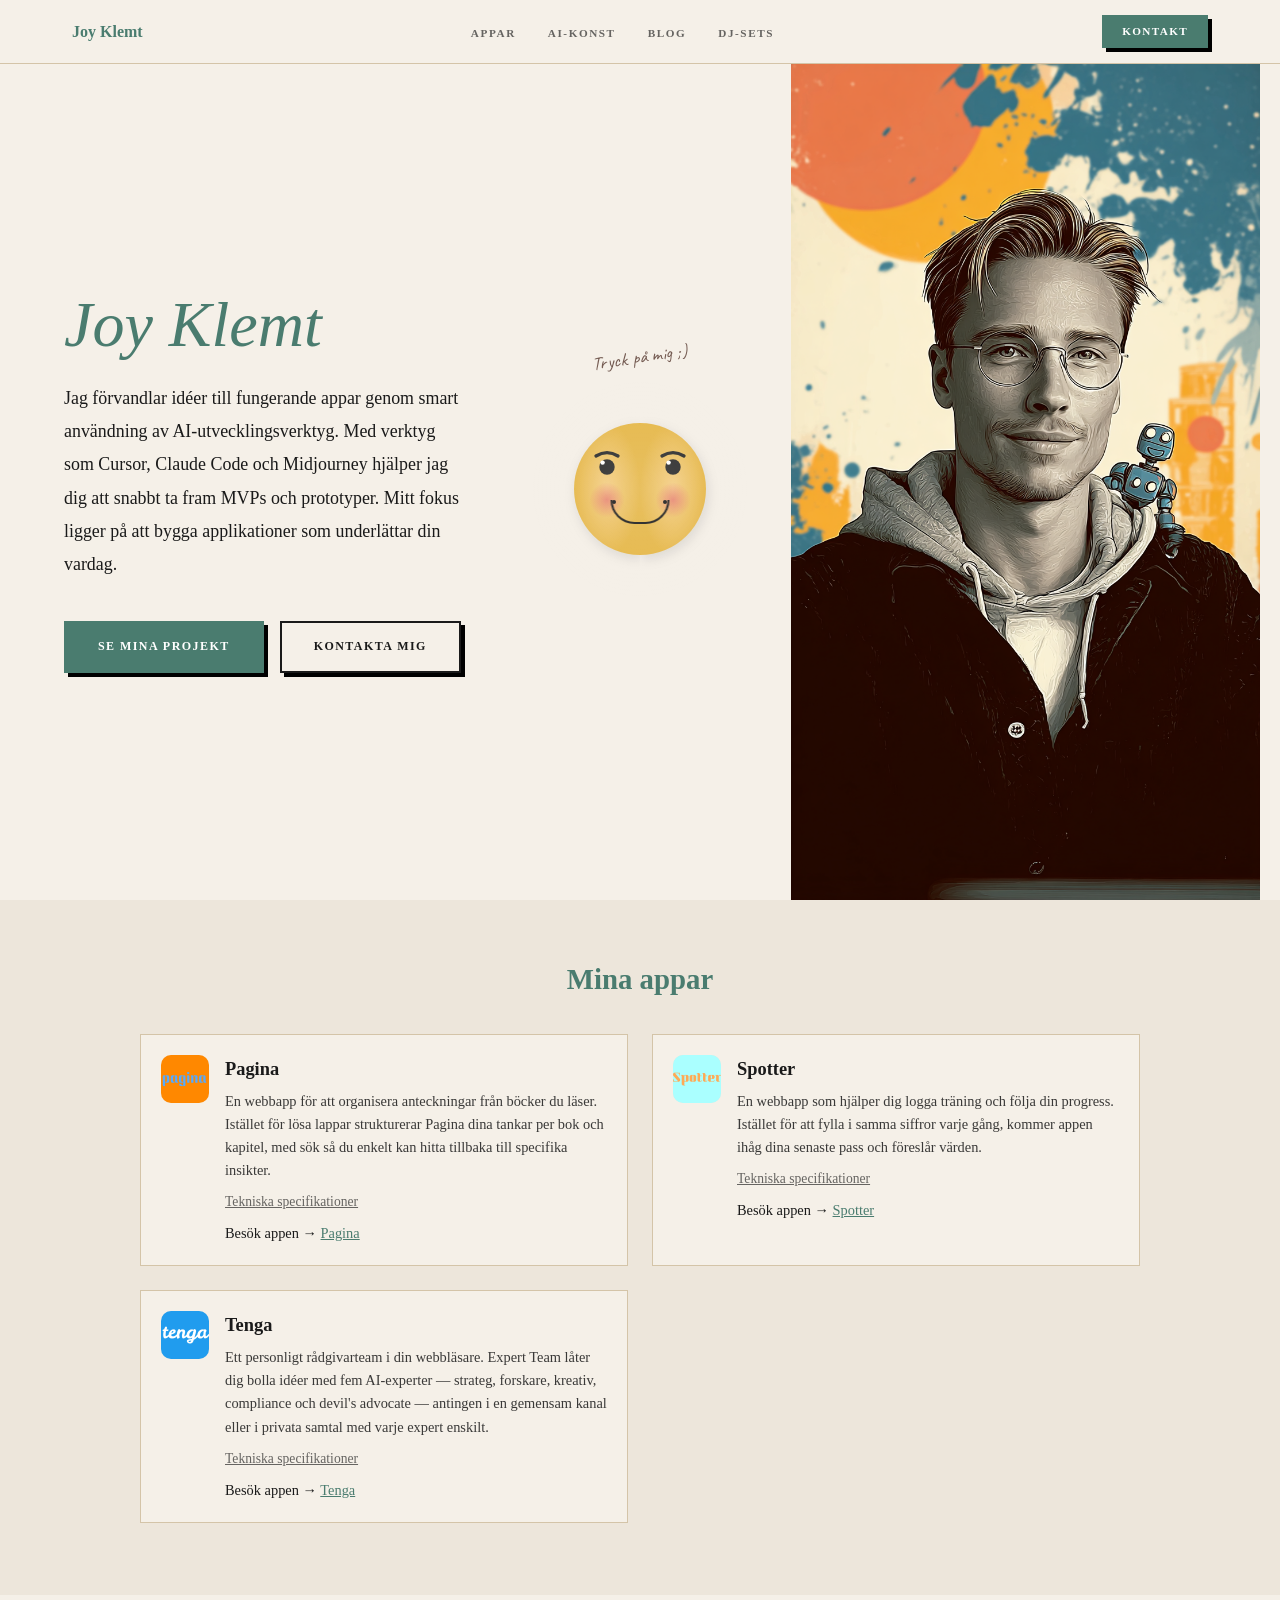
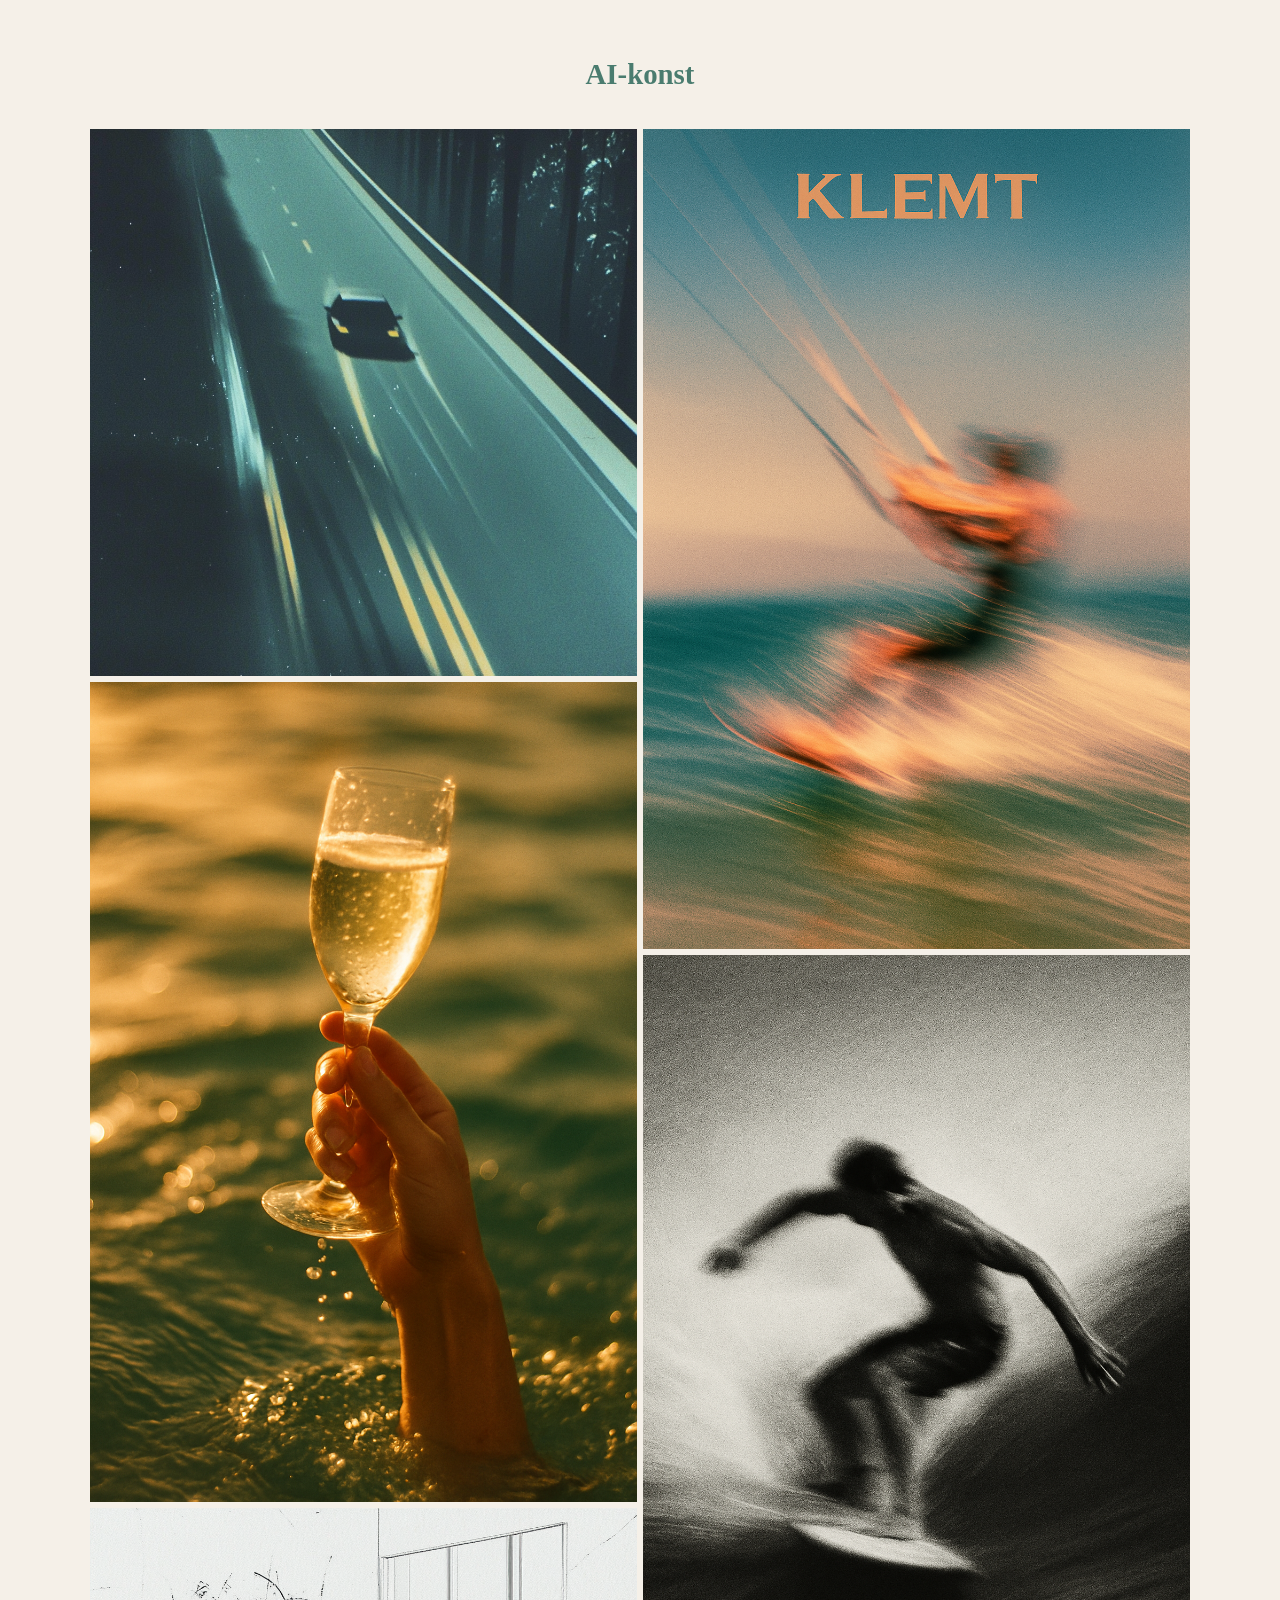
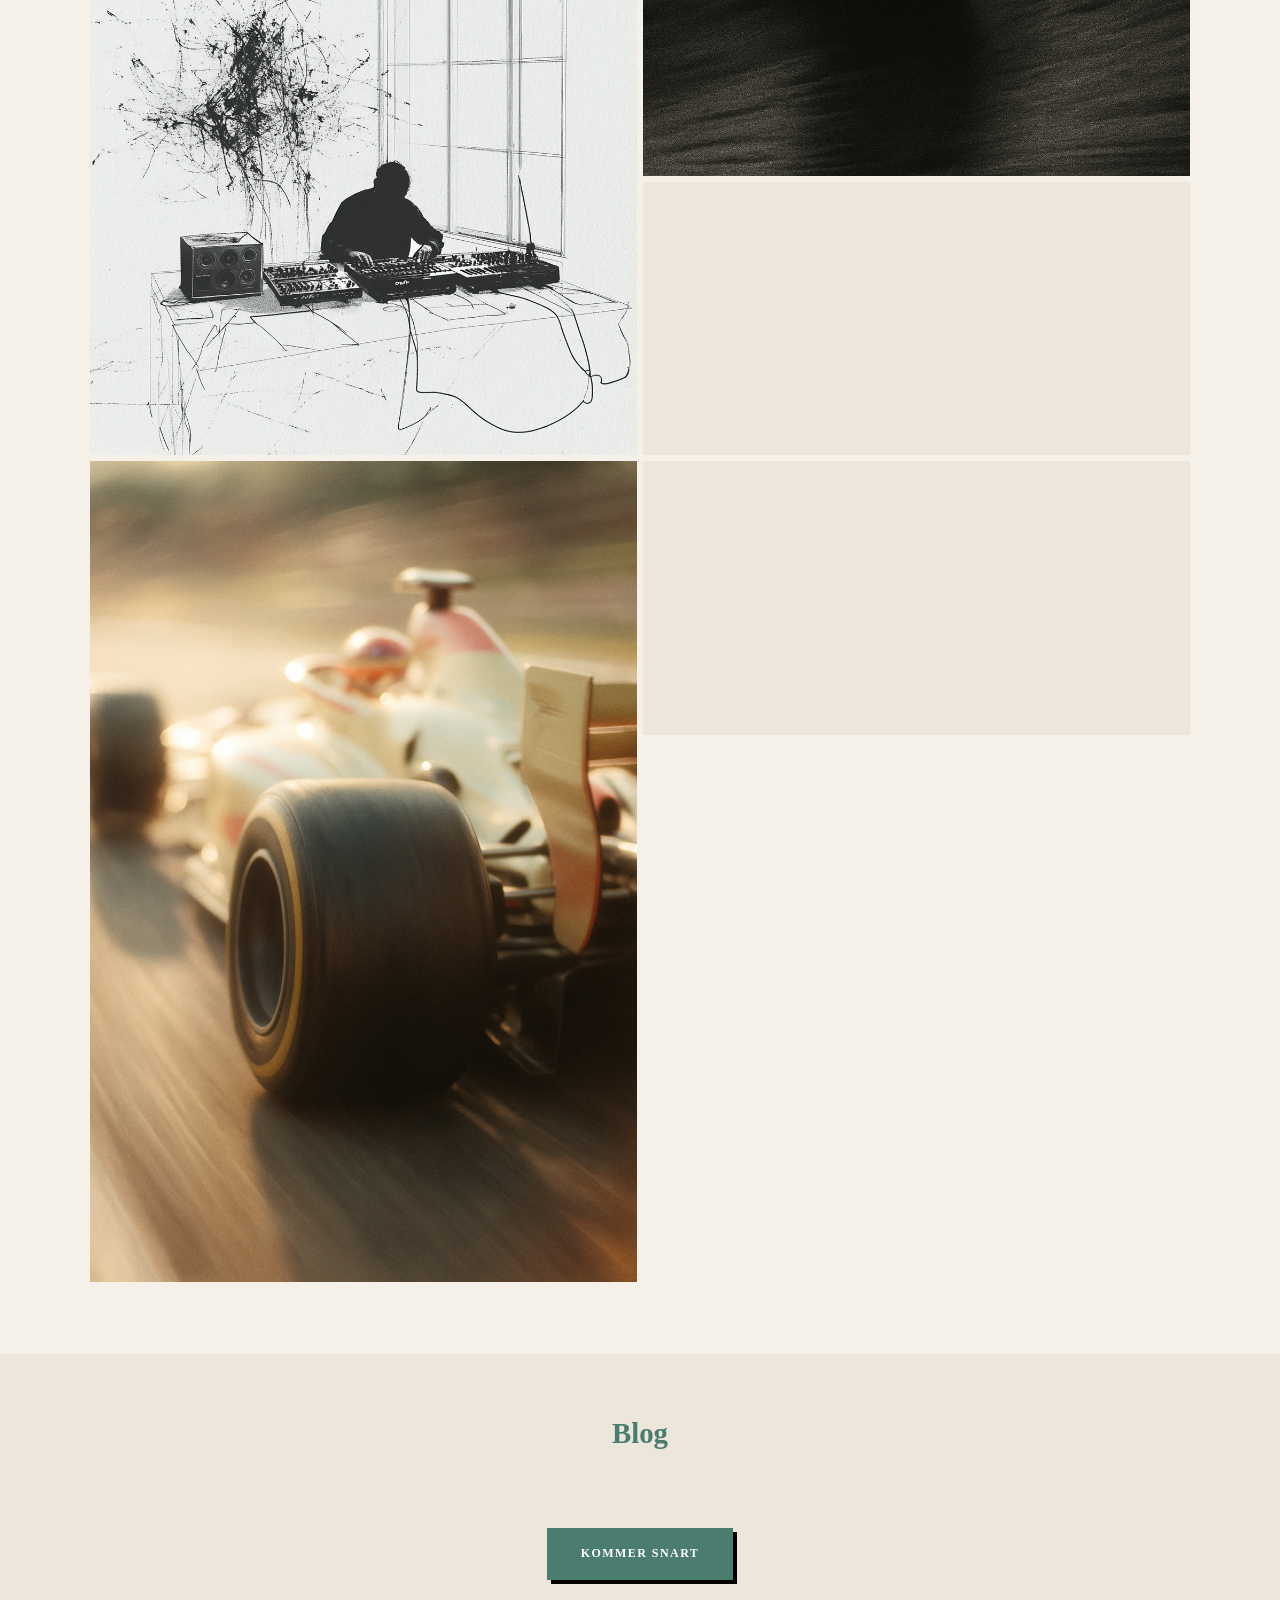
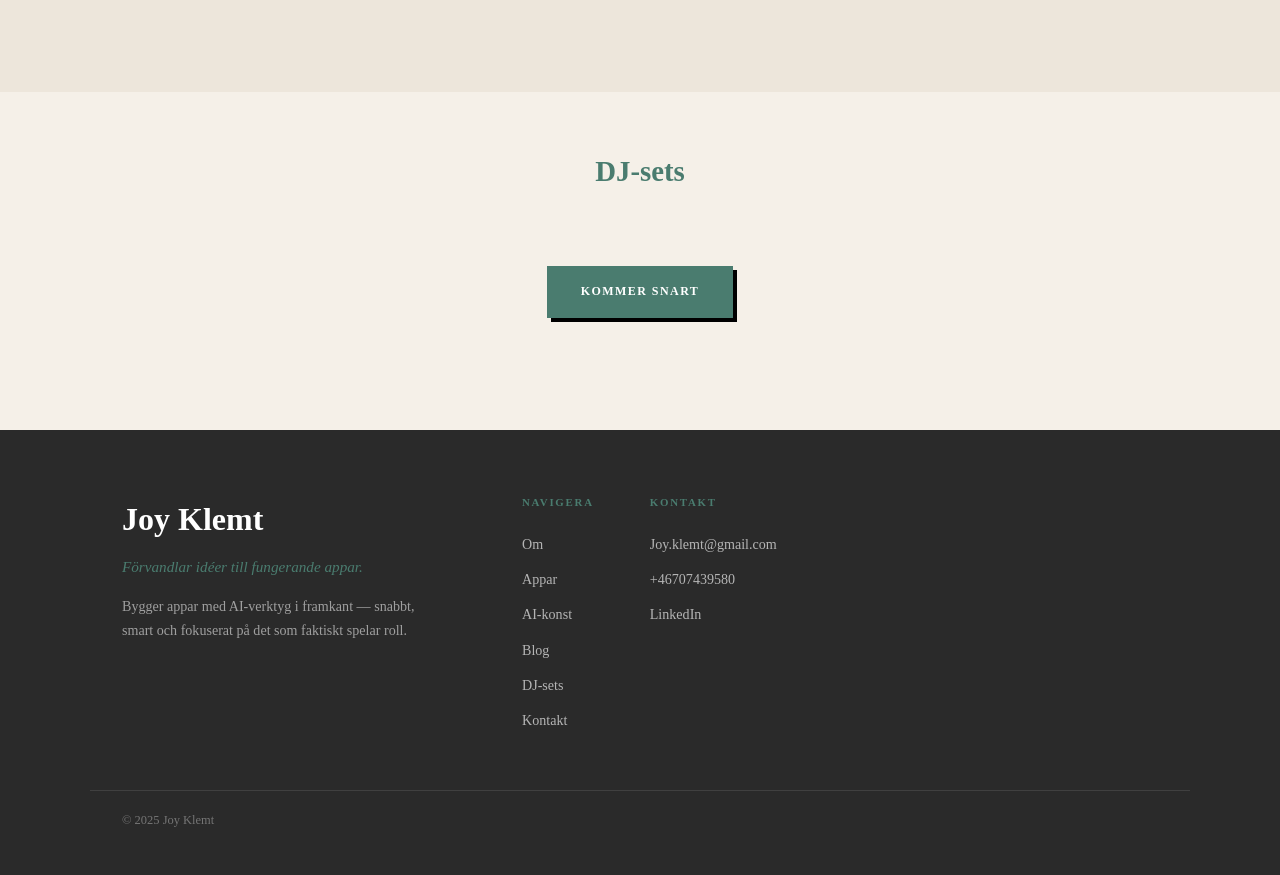
==== commit 83552640: "Lägg till fortune cookie-komponent i hero-sektionen - Ny cookie-component.css och cookie-component.j" ====
--- a/index.html
+++ b/index.html
@@ -6,6 +6,8 @@
   <title>Joy Klemt | Portfolio</title>
   <!-- Ingen favicon – fliken visas utan ikon -->
   <link rel="stylesheet" href="styles.css">
+  <link rel="stylesheet" href="cookie-component.css">
+  <link href="https://fonts.googleapis.com/css2?family=Caveat:wght@600&display=swap" rel="stylesheet">
 </head>
 <body>
 
@@ -34,6 +36,20 @@
         <a href="#appar"   id="hero-btn-primary"   class="btn btn-primary">Se mina projekt</a>
         <a href="#kontakt" id="hero-btn-secondary"  class="btn btn-secondary">Kontakta mig</a>
       </div>
+    </div>
+
+    <!-- Fortune Cookie Component -->
+    <div class="fortune-cookie-wrapper">
+      <span class="cookie-arrow">Tryck på mig ;)</span>
+      <div class="fortune-cookie-container">
+        <div class="fortune-cookie fortune-cookie-left"></div>
+        <div class="fortune-cookie fortune-cookie-right"></div>
+        <div class="cookie-pieces"></div>
+        <div class="fortune-paper"></div>
+        <div class="smile-dimple-left"></div>
+        <div class="smile-dimple-right"></div>
+      </div>
+      <button class="reset-button">Another Cookie</button>
     </div>
 
     <!-- Höger kolumn: robotbild täcker hela höjden -->
@@ -121,6 +137,7 @@
     </div>
   </footer>
 
+  <script src="cookie-component.js"></script>
   <script src="script.js"></script>
 </body>
 </html>
--- a/styles.css
+++ b/styles.css
@@ -1,6 +1,6 @@
 /* ============================================
    Portfolio – Beige + orange accentdesign
-   Färger: #F5F0E8 (cremevit), #E8501A (orange), #1A1A1A (text)
+   Färger: #F5F0E8 (cremevit), #4A7C6F (skogsgrön), #1A1A1A (text)
    Typografi: Georgia serif, kursiv rubrik i hero
    ============================================ */
 
@@ -10,7 +10,7 @@
   --beige-dark:    #EDE6DB;
   --border:        #D4C4A8;
   --text:          #1A1A1A;
-  --orange:        #E8501A;
+  --orange:        #4A7C6F;
   --navbar-height: 64px;
 }
 
@@ -146,7 +146,8 @@
 
 .hero {
   display: grid;
-  grid-template-columns: 55fr 45fr;
+  grid-template-columns: 1fr auto 1fr;
+  align-items: center;
   height: calc(100vh - var(--navbar-height));
   margin-top: var(--navbar-height);
   overflow: hidden;
@@ -236,13 +237,14 @@
 /* Höger kolumn: robotbilden fyller hela ytan */
 .hero-right {
   overflow: hidden;
+  align-self: stretch;
 }
 
 .hero-image {
   width: 100%;
   height: 100%;
-  object-fit: cover;
-  object-position: center;
+  object-fit: contain;
+  object-position: center bottom;
   display: block;
 }
 
@@ -255,7 +257,7 @@
   font-size: 1.8rem;
   text-align: center;
   margin-bottom: 2rem;
-  color: var(--text);
+  color: var(--orange);
 }
 
 
@@ -630,7 +632,7 @@
 /* Tablet (< 900px): komprimera hero-kolumnerna */
 @media (max-width: 899px) {
   .hero {
-    grid-template-columns: 60fr 40fr;
+    grid-template-columns: 1fr auto 1fr;
   }
 
   .hero-left {
@@ -651,11 +653,15 @@
 /* Mobil (< 600px) */
 @media (max-width: 599px) {
 
-  /* Hero: en kolumn, dölj bilden */
+  /* Hero: en kolumn, dölj kakkomponenten och bilden */
   .hero {
     grid-template-columns: 1fr;
     height: auto;
     min-height: calc(100vh - var(--navbar-height));
+  }
+
+  .fortune-cookie-wrapper {
+    display: none;
   }
 
   .hero-left {
--- a/cookie-component.css
+++ b/cookie-component.css
@@ -0,0 +1,227 @@
+@import url('https://fonts.googleapis.com/css2?family=Caveat:wght@400;600&family=Architects+Daughter&family=Dancing+Script:wght@400;700&display=swap');
+
+/* ══════════════════════════════════════════
+   Fortune Cookie Component
+   All selectors scoped to .fortune-cookie-wrapper
+   ══════════════════════════════════════════ */
+
+.fortune-cookie-wrapper {
+    position: relative;
+    display: inline-flex;
+    flex-direction: column;
+    align-items: center;
+    margin-top: 40px;
+}
+
+/* ── Arrow label ── */
+.fortune-cookie-wrapper .cookie-arrow {
+    font-family: 'Caveat', cursive;
+    font-size: 1.15rem;
+    color: #5d4037;
+    transform: rotate(-8deg);
+    margin-bottom: 6px;
+    pointer-events: none;
+    opacity: 0.85;
+    letter-spacing: 0.3px;
+}
+
+/* ── Container ── */
+.fortune-cookie-wrapper .fortune-cookie-container {
+    position: relative;
+    width: 220px;
+    height: 220px;
+    margin: 0 auto 16px;
+    cursor: pointer;
+    transition: transform 0.2s ease;
+    perspective: 1200px;
+    transform-style: preserve-3d;
+    animation: bounce 2s ease-in-out infinite;
+}
+
+.fortune-cookie-wrapper .fortune-cookie-container:hover {
+    transform: scale(1.05);
+    animation-play-state: paused;
+}
+
+/* ── Cookie halves ── */
+.fortune-cookie-wrapper .fortune-cookie {
+    position: absolute;
+    width: 100%;
+    height: 100%;
+    background-size: contain;
+    background-repeat: no-repeat;
+    background-position: center;
+    transform-origin: center;
+    transition: all 0.8s cubic-bezier(0.34, 1.56, 0.64, 1);
+    filter: drop-shadow(2px 4px 6px rgba(0,0,0,0.1));
+    transform-style: preserve-3d;
+    backface-visibility: hidden;
+}
+
+.fortune-cookie-wrapper .fortune-cookie-left {
+    background-image: url('data:image/svg+xml;utf8,<svg xmlns="http://www.w3.org/2000/svg" viewBox="0 0 100 100"><defs><radialGradient id="cgL" cx="50%" cy="50%" r="50%" fx="50%" fy="50%"><stop offset="0%" stop-color="%23f5d08a"/><stop offset="100%" stop-color="%23e6b94d"/></radialGradient><radialGradient id="ckL" cx="35" cy="55" r="8" gradientUnits="userSpaceOnUse"><stop offset="0%" stop-color="%23e57373" stop-opacity="0.7"/><stop offset="100%" stop-color="%23e57373" stop-opacity="0"/></radialGradient></defs><path fill="url(%23cgL)" d="M50,20 A30,30 0 0,0 20,50 A30,30 0 0,0 50,80 L50,20 Z"/><circle fill="%23333" cx="35" cy="40" r="3.5"/><circle fill="%23fff" cx="33" cy="38" r="1"/><path d="M30,35 Q35,32 40,35" stroke="%23333" stroke-width="1.5" stroke-linecap="round" fill="none"/><circle fill="url(%23ckL)" cx="35" cy="55" r="8"/></svg>');
+    transform-origin: right center;
+    clip-path: polygon(0 0, 50% 0, 50% 100%, 0 100%);
+}
+
+.fortune-cookie-wrapper .fortune-cookie-right {
+    background-image: url('data:image/svg+xml;utf8,<svg xmlns="http://www.w3.org/2000/svg" viewBox="0 0 100 100"><defs><radialGradient id="cgR" cx="50%" cy="50%" r="50%" fx="50%" fy="50%"><stop offset="0%" stop-color="%23f5d08a"/><stop offset="100%" stop-color="%23e6b94d"/></radialGradient><radialGradient id="ckR" cx="65" cy="55" r="8" gradientUnits="userSpaceOnUse"><stop offset="0%" stop-color="%23e57373" stop-opacity="0.7"/><stop offset="100%" stop-color="%23e57373" stop-opacity="0"/></radialGradient></defs><path fill="url(%23cgR)" d="M50,20 A30,30 0 0,1 80,50 A30,30 0 0,1 50,80 L50,20 Z"/><circle fill="%23333" cx="65" cy="40" r="3.5"/><circle fill="%23fff" cx="63" cy="38" r="1"/><path d="M60,35 Q65,32 70,35" stroke="%23333" stroke-width="1.5" stroke-linecap="round" fill="none"/><circle fill="url(%23ckR)" cx="65" cy="55" r="8"/></svg>');
+    transform-origin: left center;
+    clip-path: polygon(50% 0, 100% 0, 100% 100%, 50% 100%);
+}
+
+/* ── Crumbs ── */
+.fortune-cookie-wrapper .cookie-pieces {
+    position: absolute;
+    width: 100%;
+    height: 100%;
+    opacity: 0;
+    transition: opacity 0.3s ease;
+    pointer-events: none;
+}
+
+.fortune-cookie-wrapper .cookie-piece {
+    position: absolute;
+    border-radius: 50%;
+    opacity: 0;
+    transform: scale(0);
+}
+
+/* ── Fortune slip ── */
+.fortune-cookie-wrapper .fortune-paper {
+    position: absolute;
+    top: 50%;
+    left: 50%;
+    transform: translate(-50%, -50%) scale(0) translateZ(0);
+    width: 80%;
+    max-width: 240px;
+    background-color: #fffaf0;
+    padding: 20px;
+    border-radius: 8px;
+    box-shadow: 0 4px 15px rgba(0,0,0,0.2);
+    opacity: 0;
+    transition: all 0.8s cubic-bezier(0.34, 1.56, 0.64, 1);
+    transition-delay: 0.3s;
+    font-size: 15px;
+    line-height: 1.6;
+    color: #5d4037;
+    border: 1px solid rgba(0,0,0,0.05);
+    font-family: 'Architects Daughter', cursive;
+    letter-spacing: 0.5px;
+}
+
+/* ── Open state ── */
+.fortune-cookie-wrapper .cookie-open .fortune-cookie-left {
+    transform: translate3d(-40px, -15px, 10px) rotate3d(0.5, 1, 0.2, -45deg);
+    opacity: 0.95;
+    filter: drop-shadow(4px 4px 8px rgba(0,0,0,0.2));
+}
+
+.fortune-cookie-wrapper .cookie-open .fortune-cookie-right {
+    transform: translate3d(40px, 15px, 10px) rotate3d(0.5, 1, 0.2, 45deg);
+    opacity: 0.95;
+    filter: drop-shadow(4px 4px 8px rgba(0,0,0,0.2));
+}
+
+.fortune-cookie-wrapper .cookie-open .cookie-pieces {
+    opacity: 1;
+}
+
+.fortune-cookie-wrapper .cookie-open .fortune-paper {
+    transform: translate(-50%, -50%) scale(1) translateZ(50px);
+    opacity: 1;
+    box-shadow: 0 15px 35px rgba(0,0,0,0.2);
+}
+
+/* ── Reset button (dold – ersatt av comeback-meddelande) ── */
+.fortune-cookie-wrapper .reset-button {
+    display: none;
+}
+
+/* ── Comeback-meddelande ── */
+.fortune-cookie-wrapper .cookie-comeback {
+    color: #2d6a4f;
+    font-family: 'Caveat', cursive;
+    font-size: 1.2rem;
+    text-align: center;
+    margin-top: 15px;
+    opacity: 0;
+    transition: opacity 0.8s ease;
+}
+
+.fortune-cookie-wrapper .cookie-comeback.visible {
+    opacity: 1;
+}
+
+/* ── Mouth curve (::before) & glow (::after) ── */
+/* Positions scaled from 200px → 220px */
+.fortune-cookie-wrapper .fortune-cookie-container::before {
+    content: '';
+    position: absolute;
+    width: 55px;
+    height: 22px;
+    border-radius: 0 0 28px 28px;
+    border: 2px solid #333;
+    border-top: none;
+    top: 121px;
+    left: 50%;
+    transform: translateX(-50%);
+    z-index: 10;
+    background: transparent;
+    pointer-events: none;
+}
+
+.fortune-cookie-wrapper .cookie-open .fortune-cookie-container::before {
+    opacity: 0;
+}
+
+.fortune-cookie-wrapper .fortune-cookie-container::after {
+    content: '';
+    position: absolute;
+    top: 0; left: 0; right: 0; bottom: 0;
+    border-radius: 50%;
+    background: radial-gradient(circle, rgba(255,255,255,0.1) 0%, rgba(255,255,255,0) 70%);
+    animation: pulse 2s ease-in-out infinite;
+    pointer-events: none;
+}
+
+/* ── Smile dimples ── */
+.fortune-cookie-wrapper .fortune-cookie-container .smile-dimple-left,
+.fortune-cookie-wrapper .fortune-cookie-container .smile-dimple-right {
+    position: absolute;
+    width: 4px;
+    height: 4px;
+    border-radius: 50%;
+    background-color: #333;
+    top: 121px;
+    z-index: 11;
+    pointer-events: none;
+}
+
+.fortune-cookie-wrapper .fortune-cookie-container .smile-dimple-left  { left: calc(50% - 28px); }
+.fortune-cookie-wrapper .fortune-cookie-container .smile-dimple-right { left: calc(50% + 23px); }
+
+.fortune-cookie-wrapper .cookie-open .smile-dimple-left,
+.fortune-cookie-wrapper .cookie-open .smile-dimple-right {
+    opacity: 0;
+}
+
+/* ── Keyframes ── */
+@keyframes bounce {
+    0%, 100% { transform: translateY(0)  rotate(0deg);  }
+    25%       { transform: translateY(-4px) rotate(1deg);  }
+    50%       { transform: translateY(-8px) rotate(2deg);  }
+    75%       { transform: translateY(-4px) rotate(-1deg); }
+}
+
+@keyframes pulse {
+    0%   { transform: scale(1);    box-shadow: 0 0 0 0    rgba(230,185,77,0.2); }
+    50%  { transform: scale(1.02); box-shadow: 0 0 0 10px rgba(230,185,77,0);   }
+    100% { transform: scale(1);    box-shadow: 0 0 0 0    rgba(230,185,77,0);   }
+}
+
+@keyframes crackPiece {
+    0%   { opacity: 0; transform: translate(0,0) scale(0) rotate(0deg); }
+    20%  { opacity: 1; transform: translate(calc(var(--tx) * 0.5), calc(var(--ty) * 0.5)) scale(1) rotate(calc(var(--tr) * 0.5)); }
+    100% { opacity: 0; transform: translate(var(--tx), calc(var(--ty) + 50px)) scale(0.5) rotate(var(--tr)); }
+}
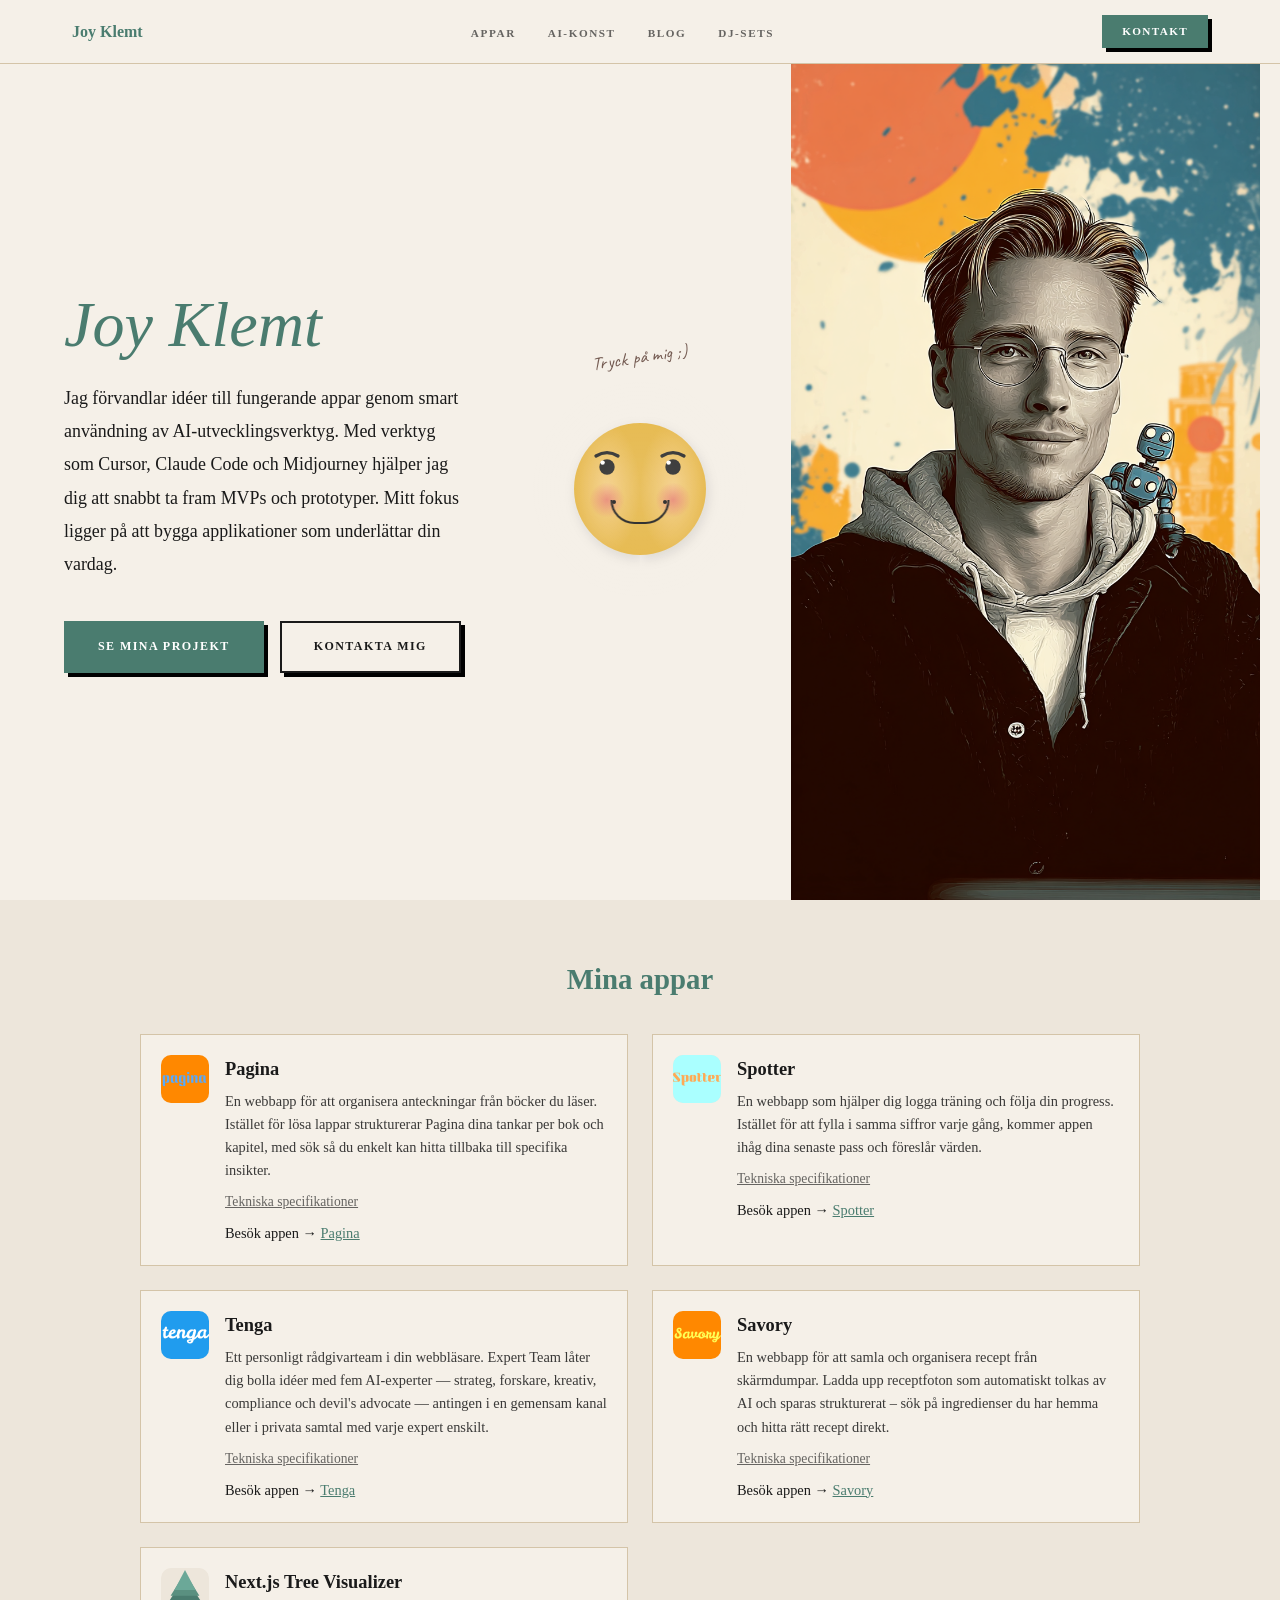
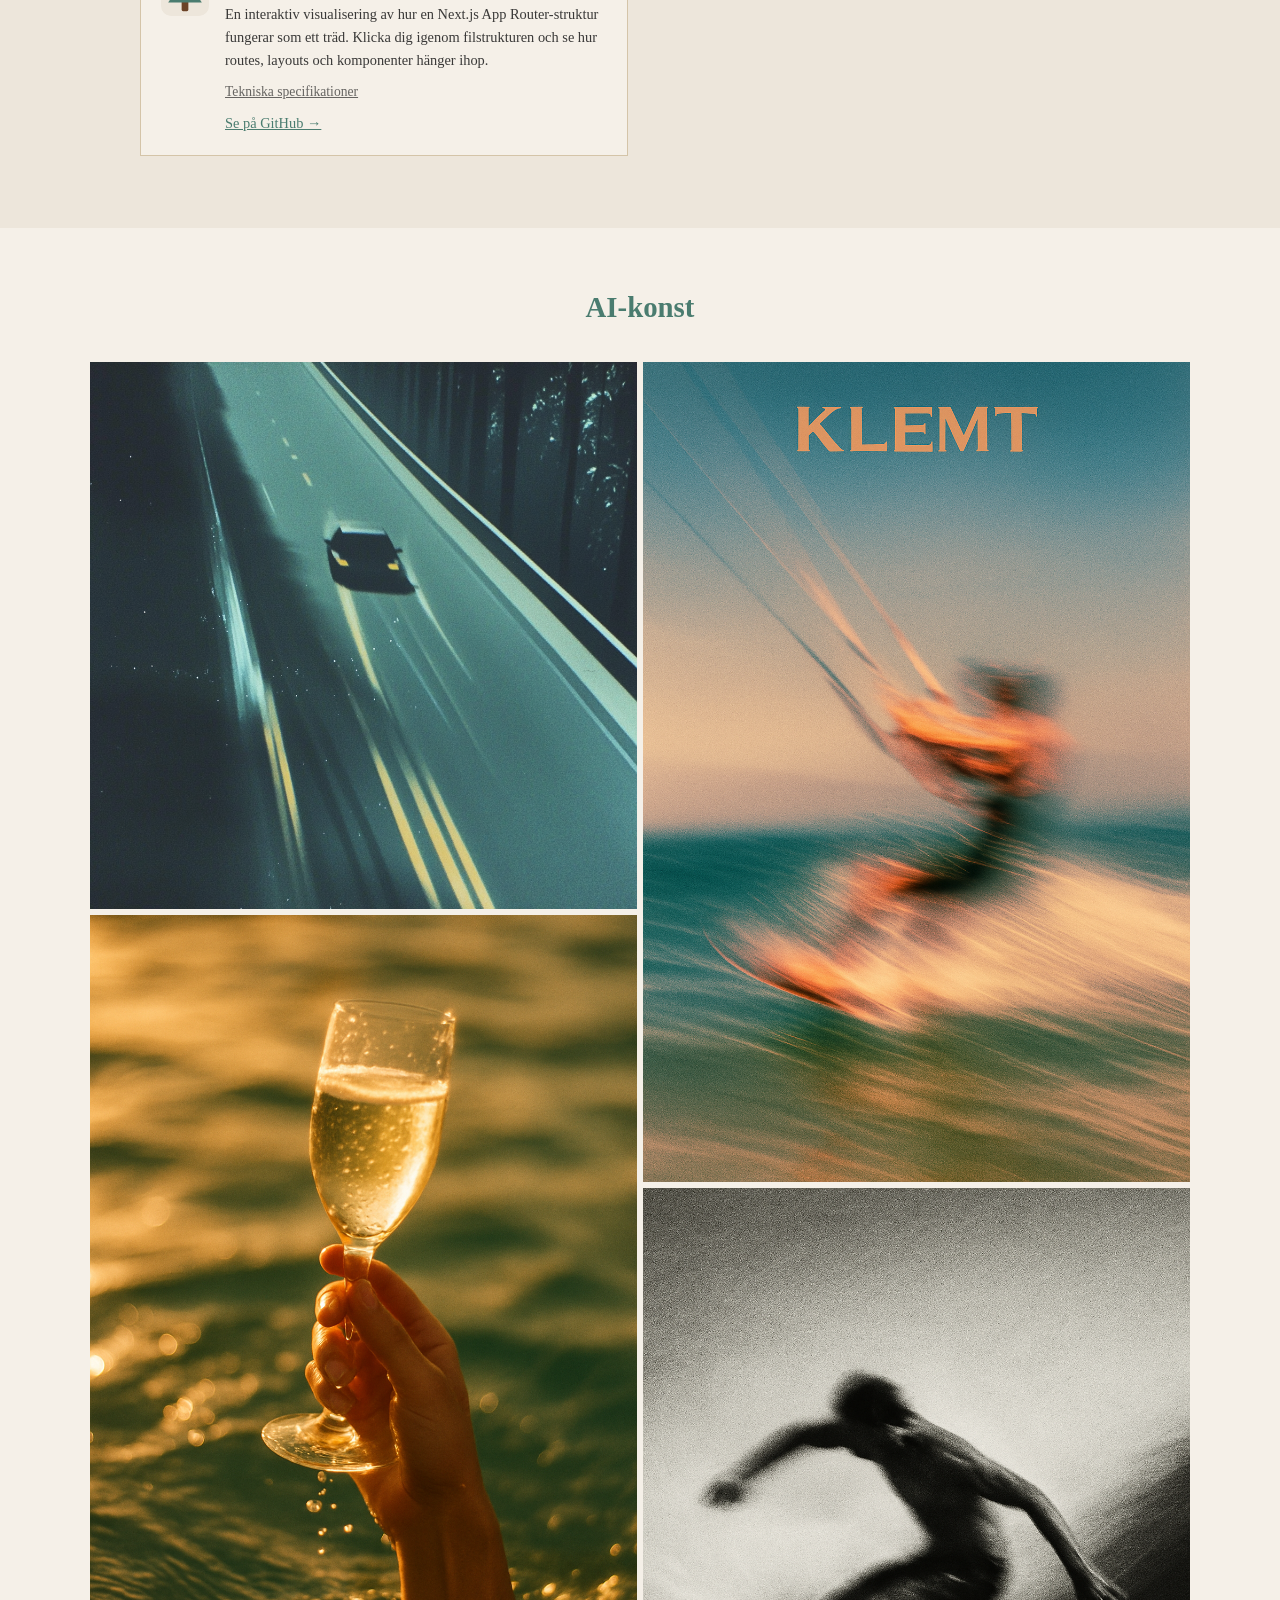
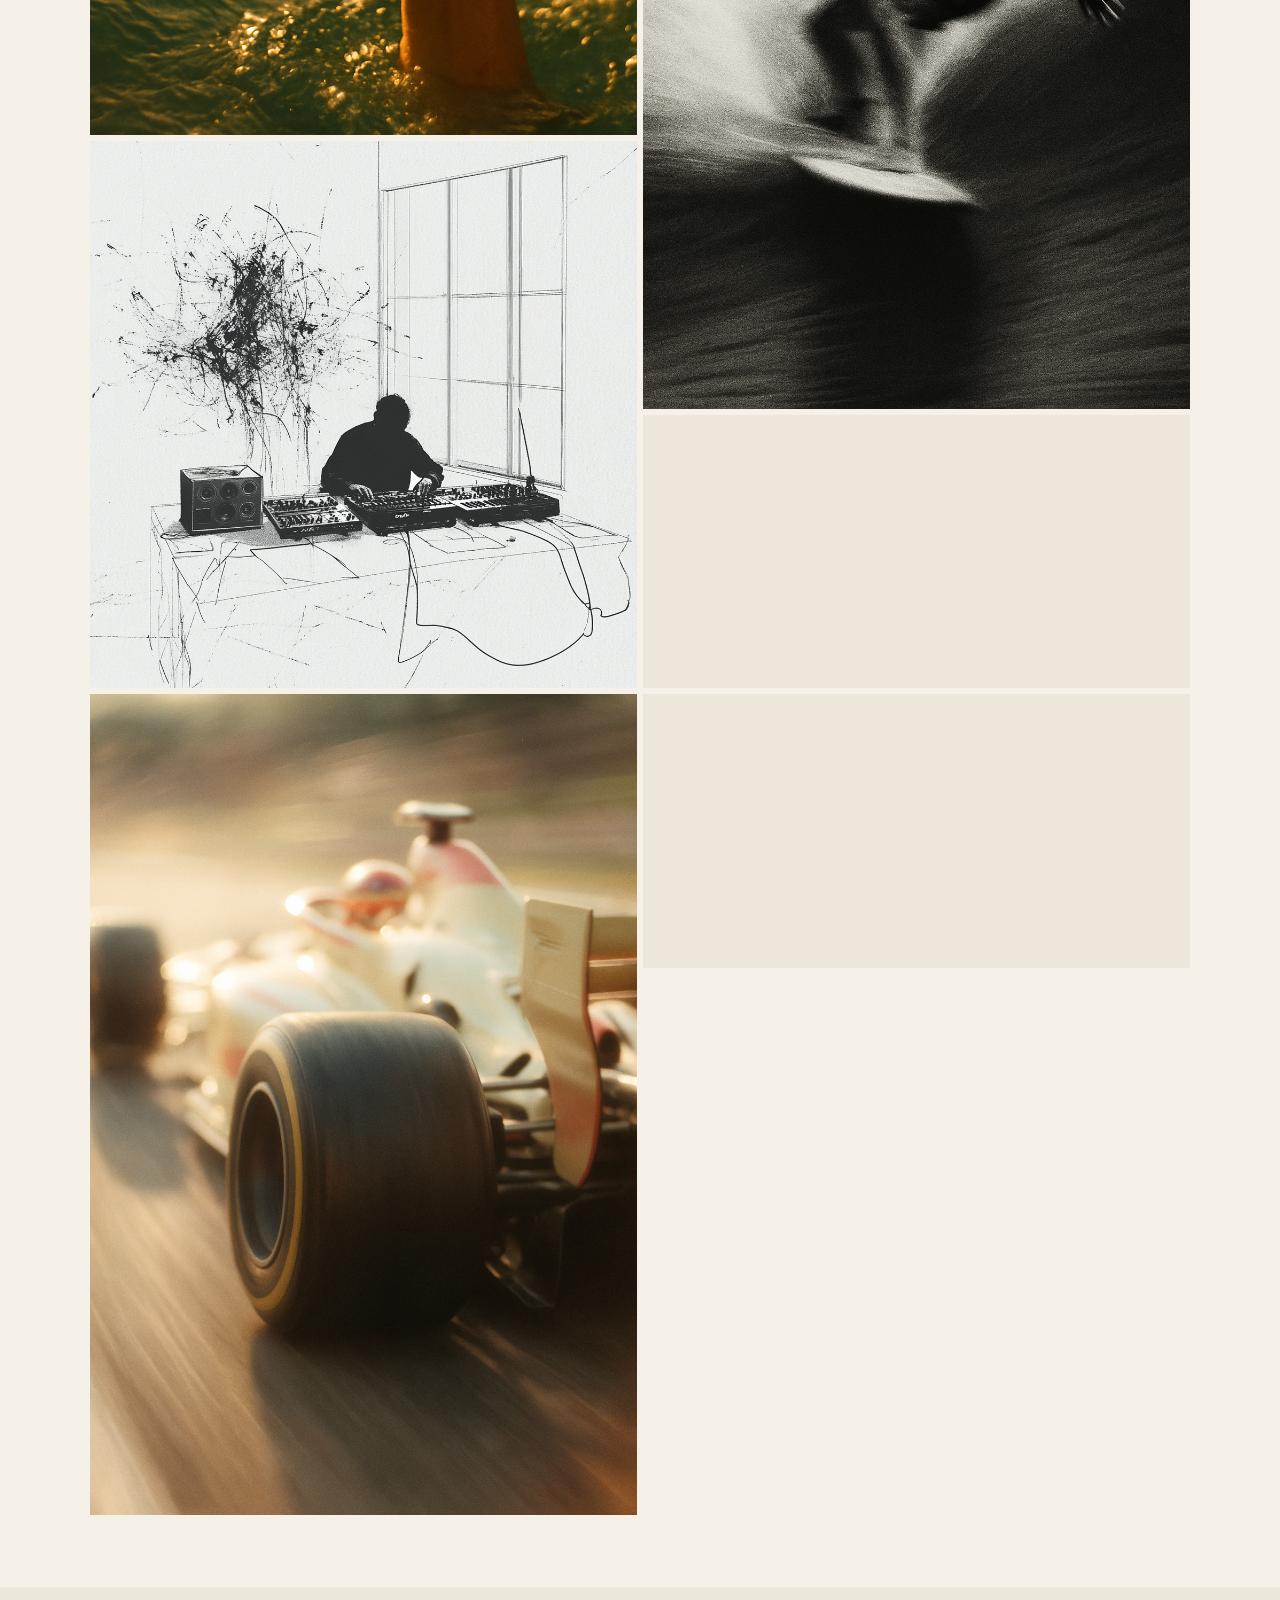
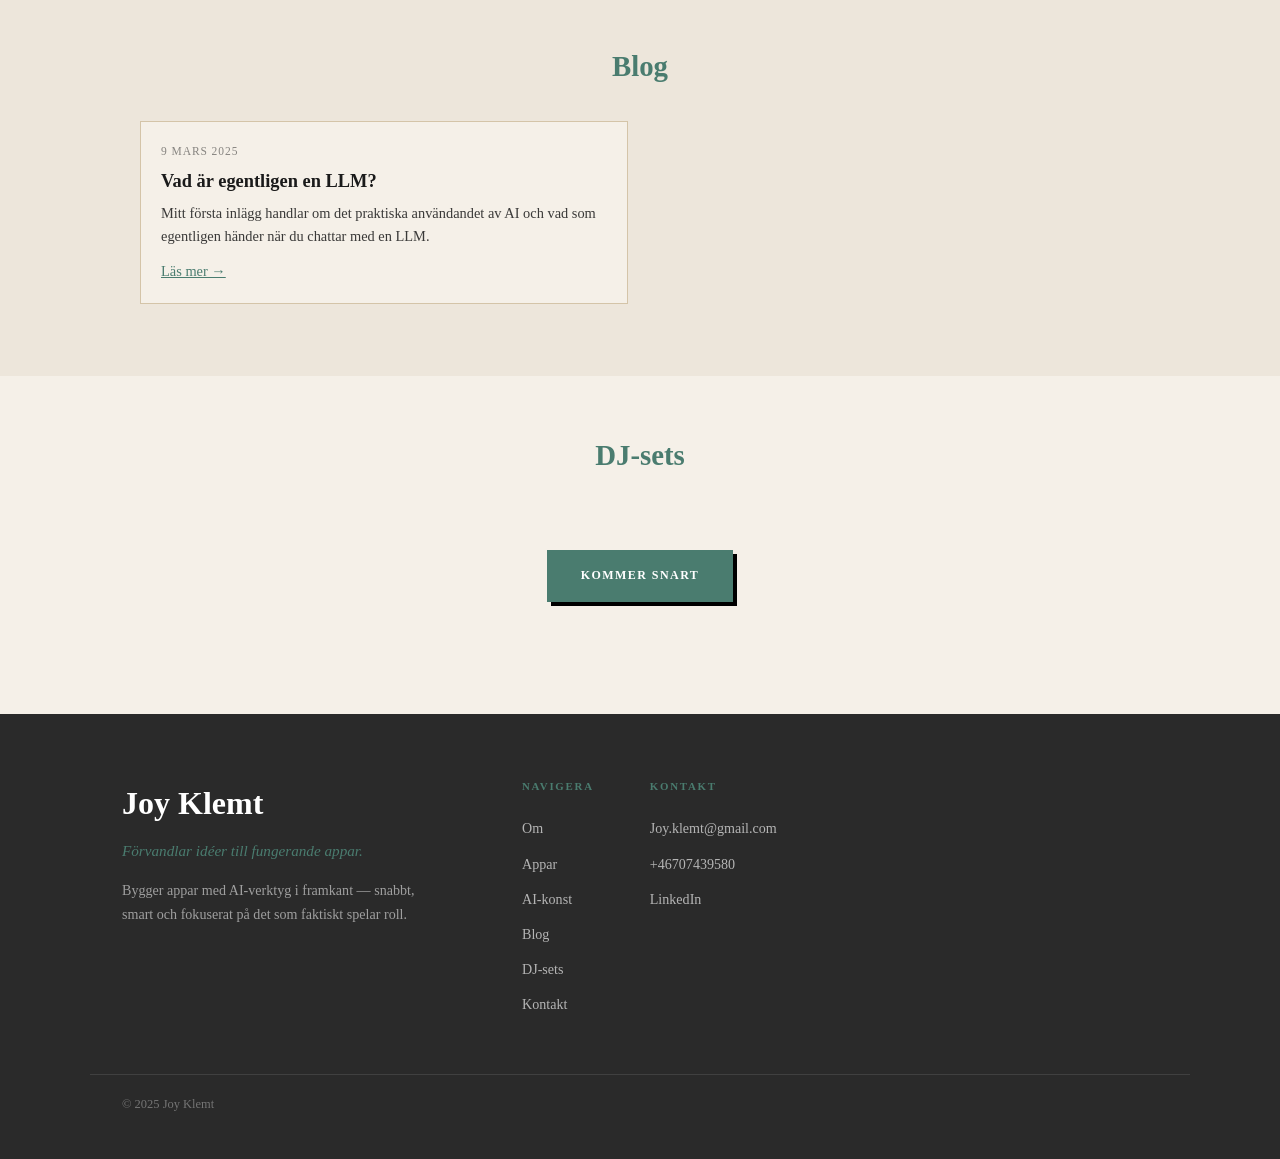
==== commit 9b709e15: "Lägg till bloggsektionen med första inlägget Ny blog.html-sida med inlägg från posts.json, bloggkort" ====
--- a/index.html
+++ b/index.html
@@ -80,7 +80,7 @@
     <!-- Blog: artikelkort, renderas av script.js -->
     <section id="blog" class="blog">
       <h2 class="section-heading">Blog</h2>
-      <div id="blog-list" class="blog-list">
+      <div id="blog-list" class="apps-grid">
         <!-- Blogginlägg skapas dynamiskt av script.js -->
       </div>
     </section>
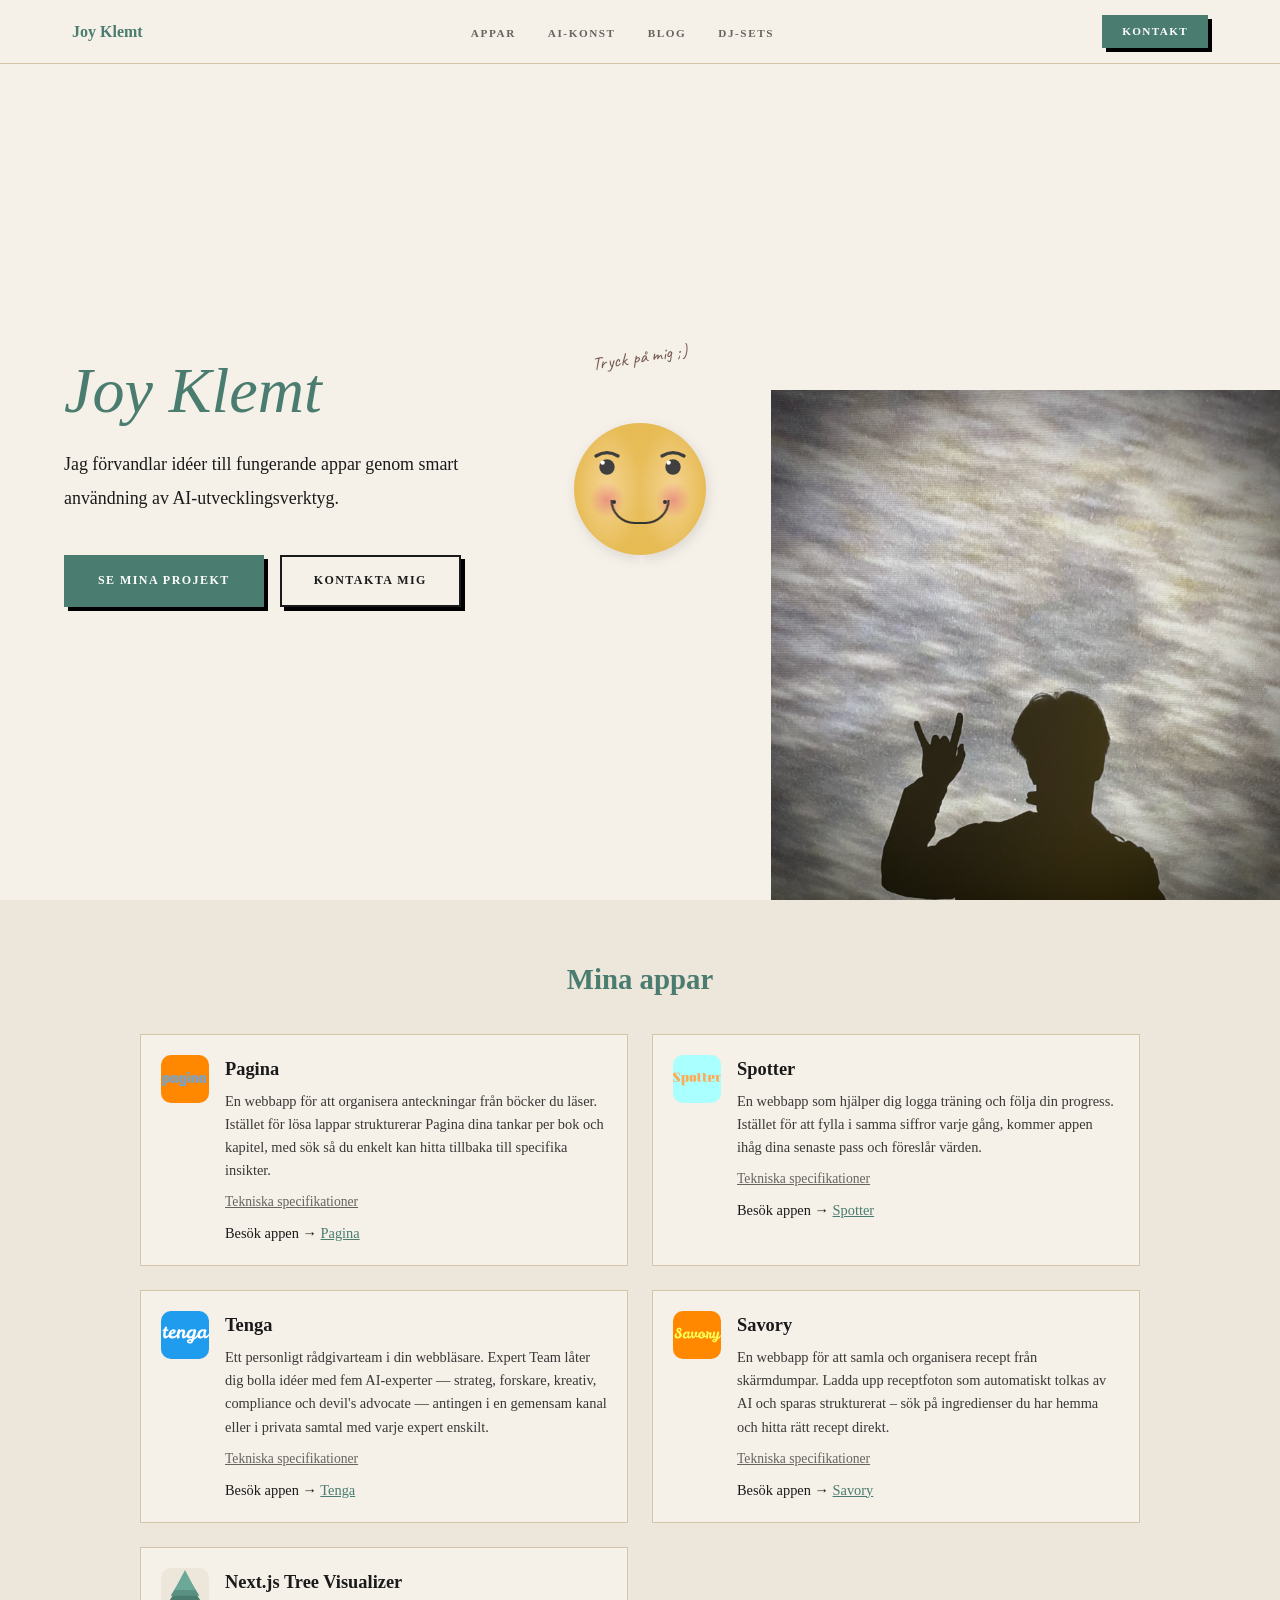
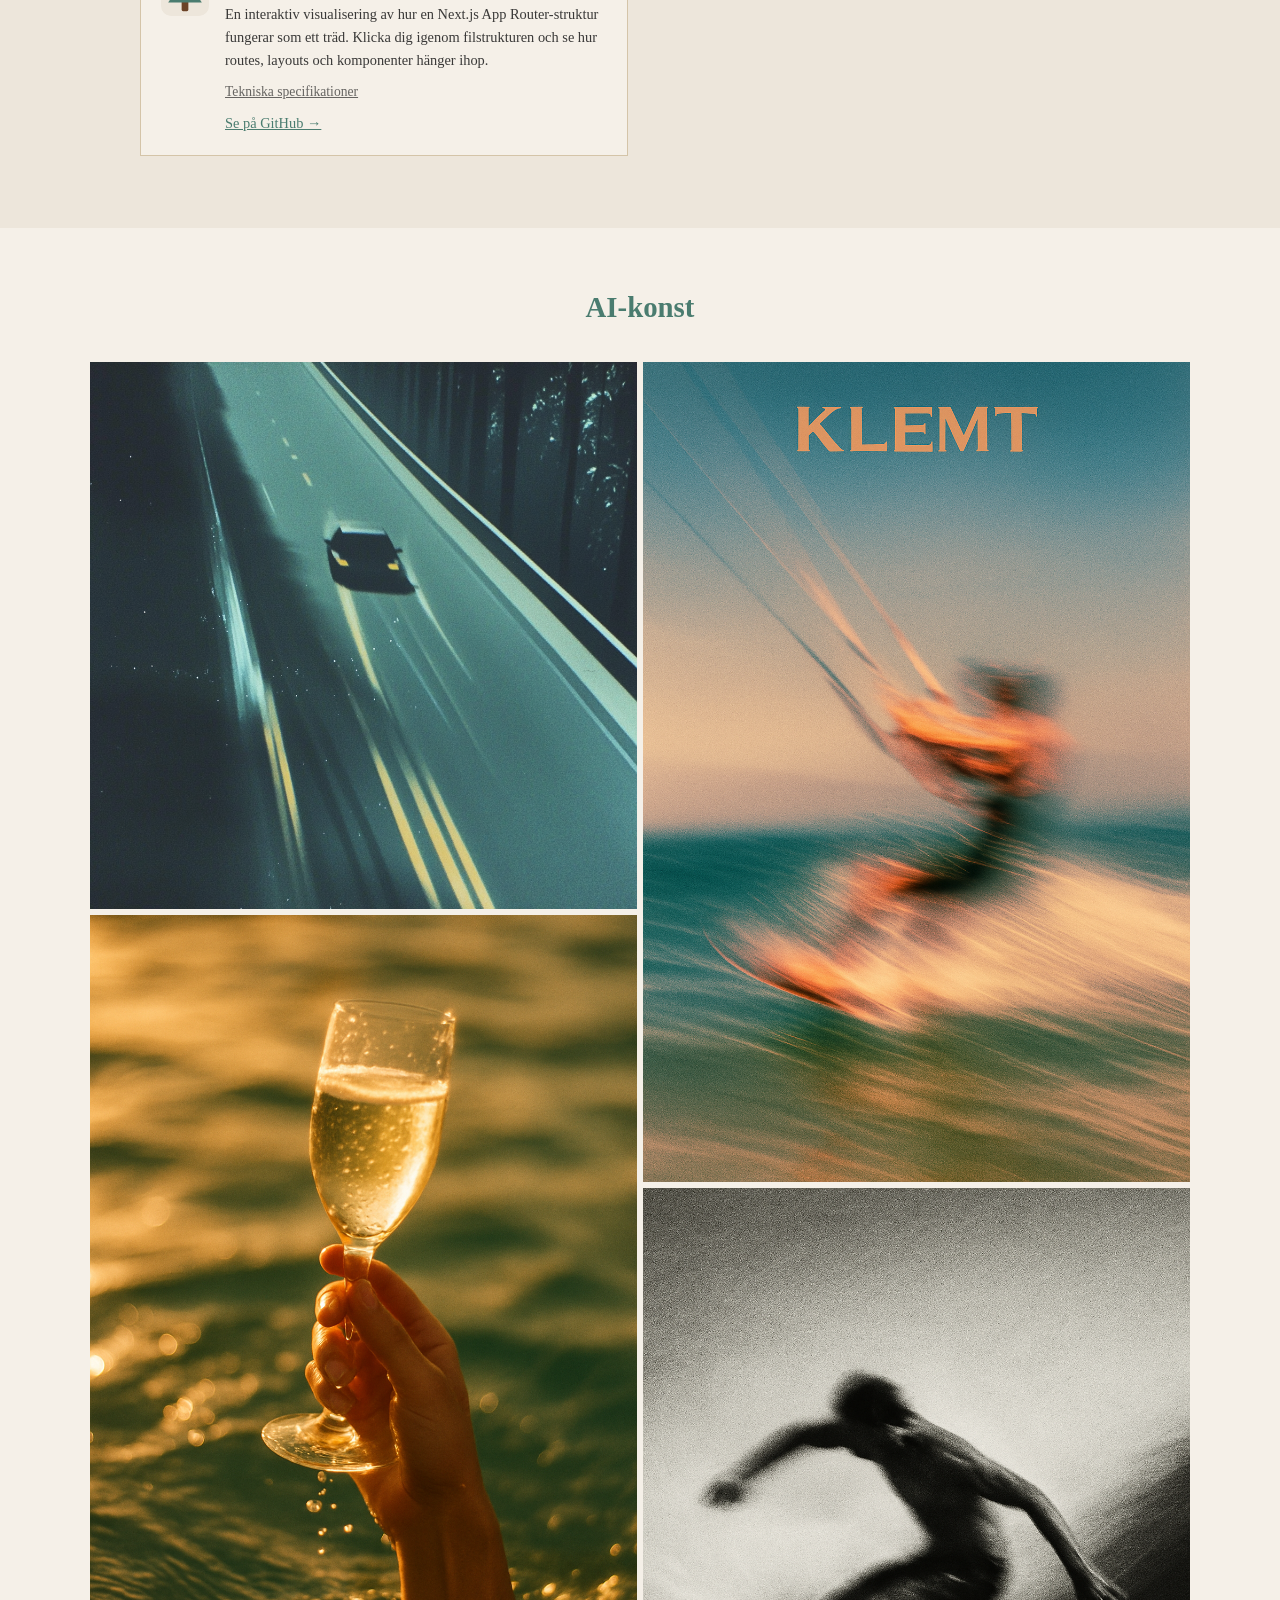
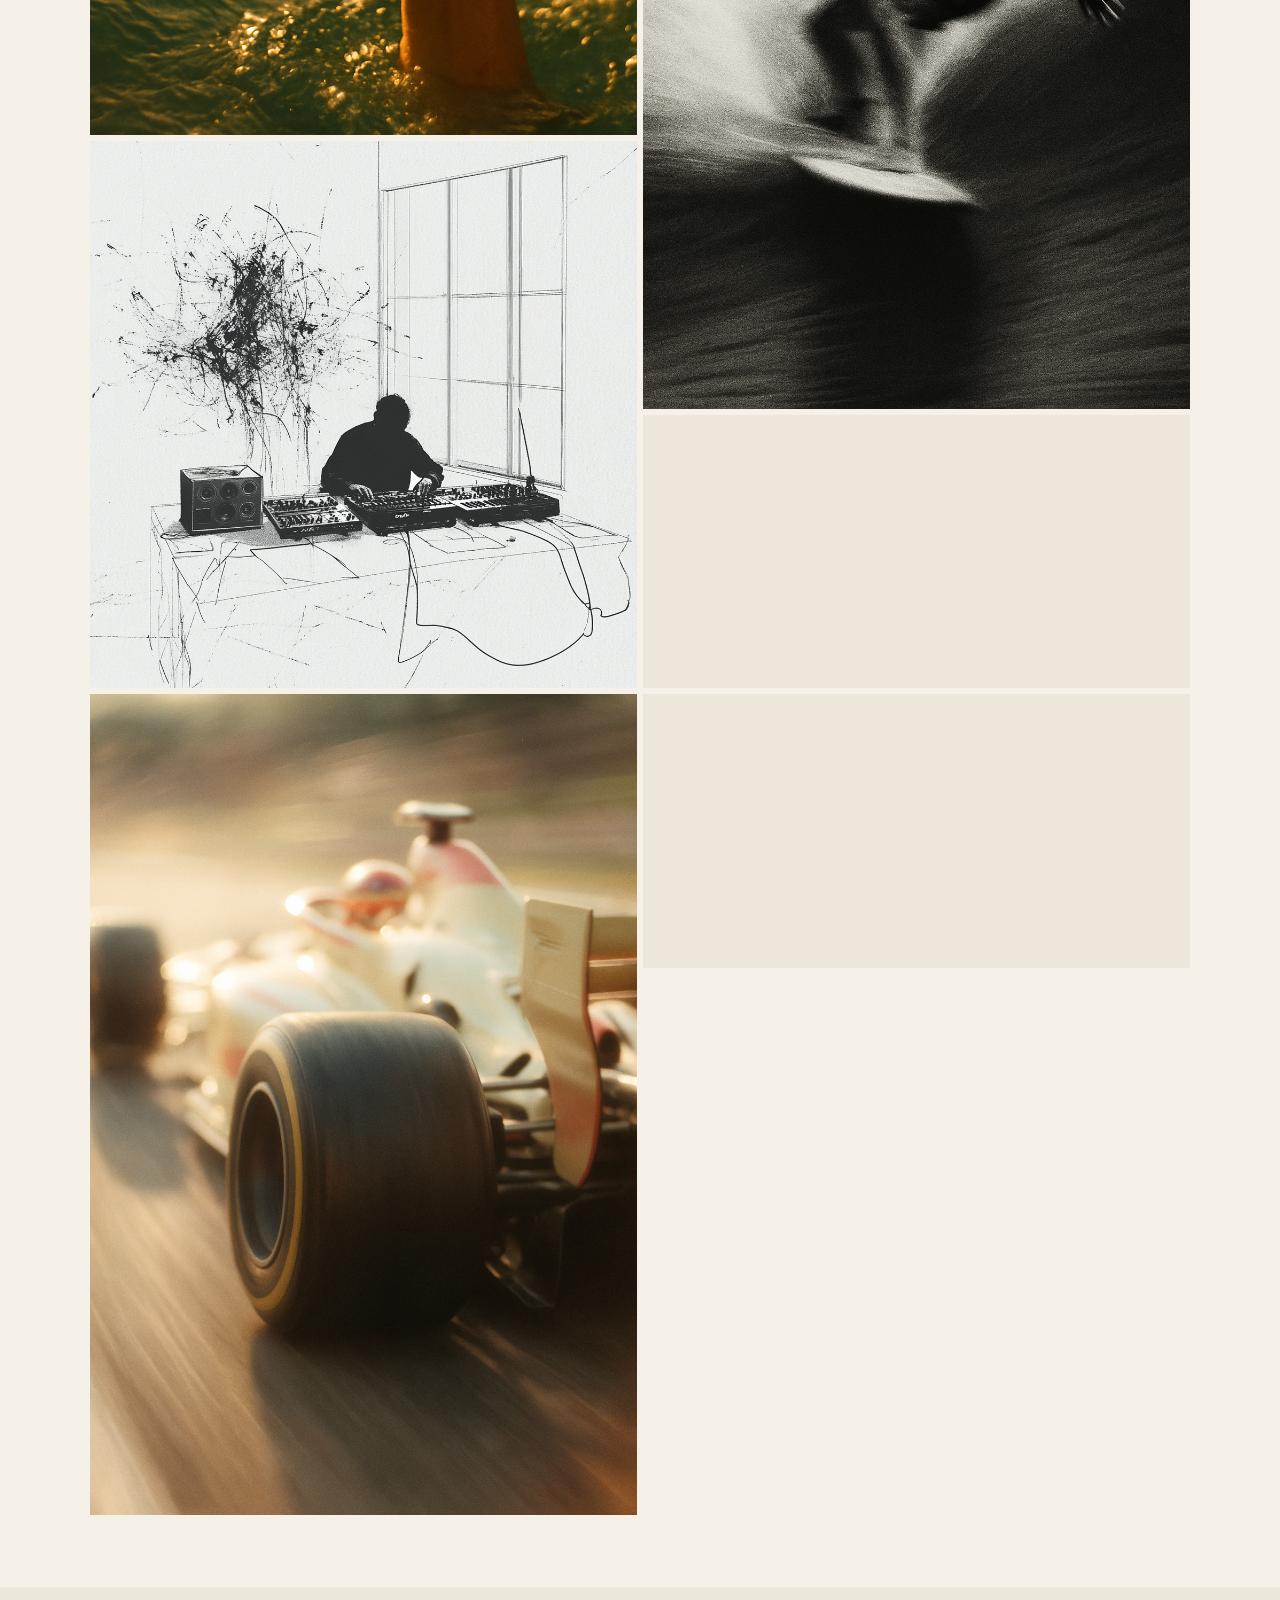
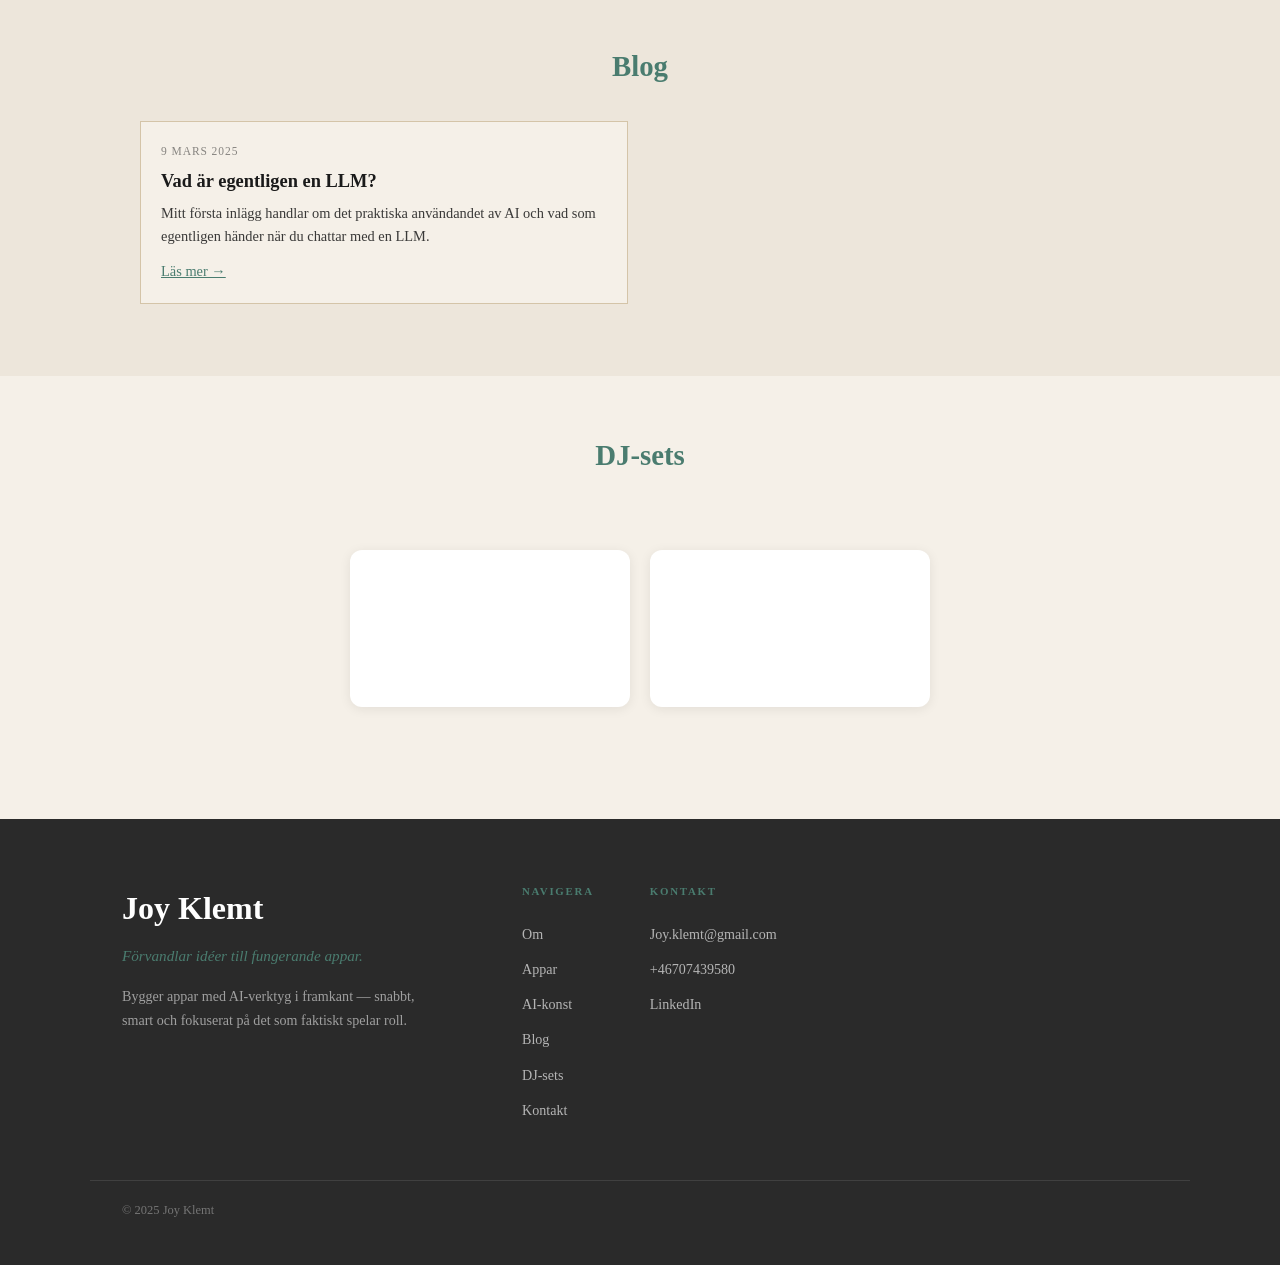
==== commit 049869cd: "Byt hero-bild och korta ner hero/about-text Co-Authored-By: Claude Sonnet 4.6 <noreply@anthropic.com" ====
--- a/index.html
+++ b/index.html
@@ -54,7 +54,7 @@
 
     <!-- Höger kolumn: robotbild täcker hela höjden -->
     <div class="hero-right">
-      <img src="Joyklemt robot.png" alt="Joy Klemt" class="hero-image">
+      <img src="images/joy-photo.jpg" alt="Joy Klemt" class="hero-image">
     </div>
 
   </header>
--- a/styles.css
+++ b/styles.css
@@ -488,10 +488,65 @@
 }
 
 .dj-sets-content {
-  max-width: 700px;
+  max-width: 580px;
   margin: 0 auto;
-  text-align: center;
   padding: 2.5rem 0;
+}
+
+.dj-sets-grid {
+  display: grid;
+  grid-template-columns: repeat(2, 1fr);
+  gap: 1.25rem;
+}
+
+.dj-set-card {
+  background-color: var(--white, #fff);
+  border-radius: 12px;
+  overflow: hidden;
+  box-shadow: 0 2px 12px rgba(0, 0, 0, 0.08);
+  display: flex;
+  flex-direction: column;
+  transition: transform 0.2s ease, box-shadow 0.2s ease;
+}
+
+.dj-set-card:hover {
+  transform: translateY(-4px);
+  box-shadow: 0 6px 20px rgba(0, 0, 0, 0.13);
+}
+
+.dj-embed-wrapper {
+  position: relative;
+  width: 100%;
+  padding-top: 56.25%; /* 16:9 */
+}
+
+.dj-embed-wrapper iframe {
+  position: absolute;
+  inset: 0;
+  width: 100%;
+  height: 100%;
+  border: none;
+  display: block;
+}
+
+.dj-set-title {
+  font-size: 1rem;
+  font-weight: 600;
+  margin: 1rem 1.25rem 0.4rem;
+}
+
+.dj-set-link {
+  display: inline-block;
+  margin: 0 1.25rem 1.25rem;
+  font-size: 0.85rem;
+  color: var(--text);
+  opacity: 0.65;
+  text-decoration: none;
+  transition: opacity 0.15s;
+}
+
+.dj-set-link:hover {
+  opacity: 1;
 }
 
 .coming-soon {
@@ -714,6 +769,12 @@
     padding: 2.5rem 1rem 3.5rem;
   }
 
+  /* DJ-sets: en kolumn på mobil */
+  .dj-sets-grid {
+    grid-template-columns: 1fr;
+    gap: 1.5rem;
+  }
+
   /* Appar: en kolumn */
   .apps-grid {
     grid-template-columns: 1fr;
